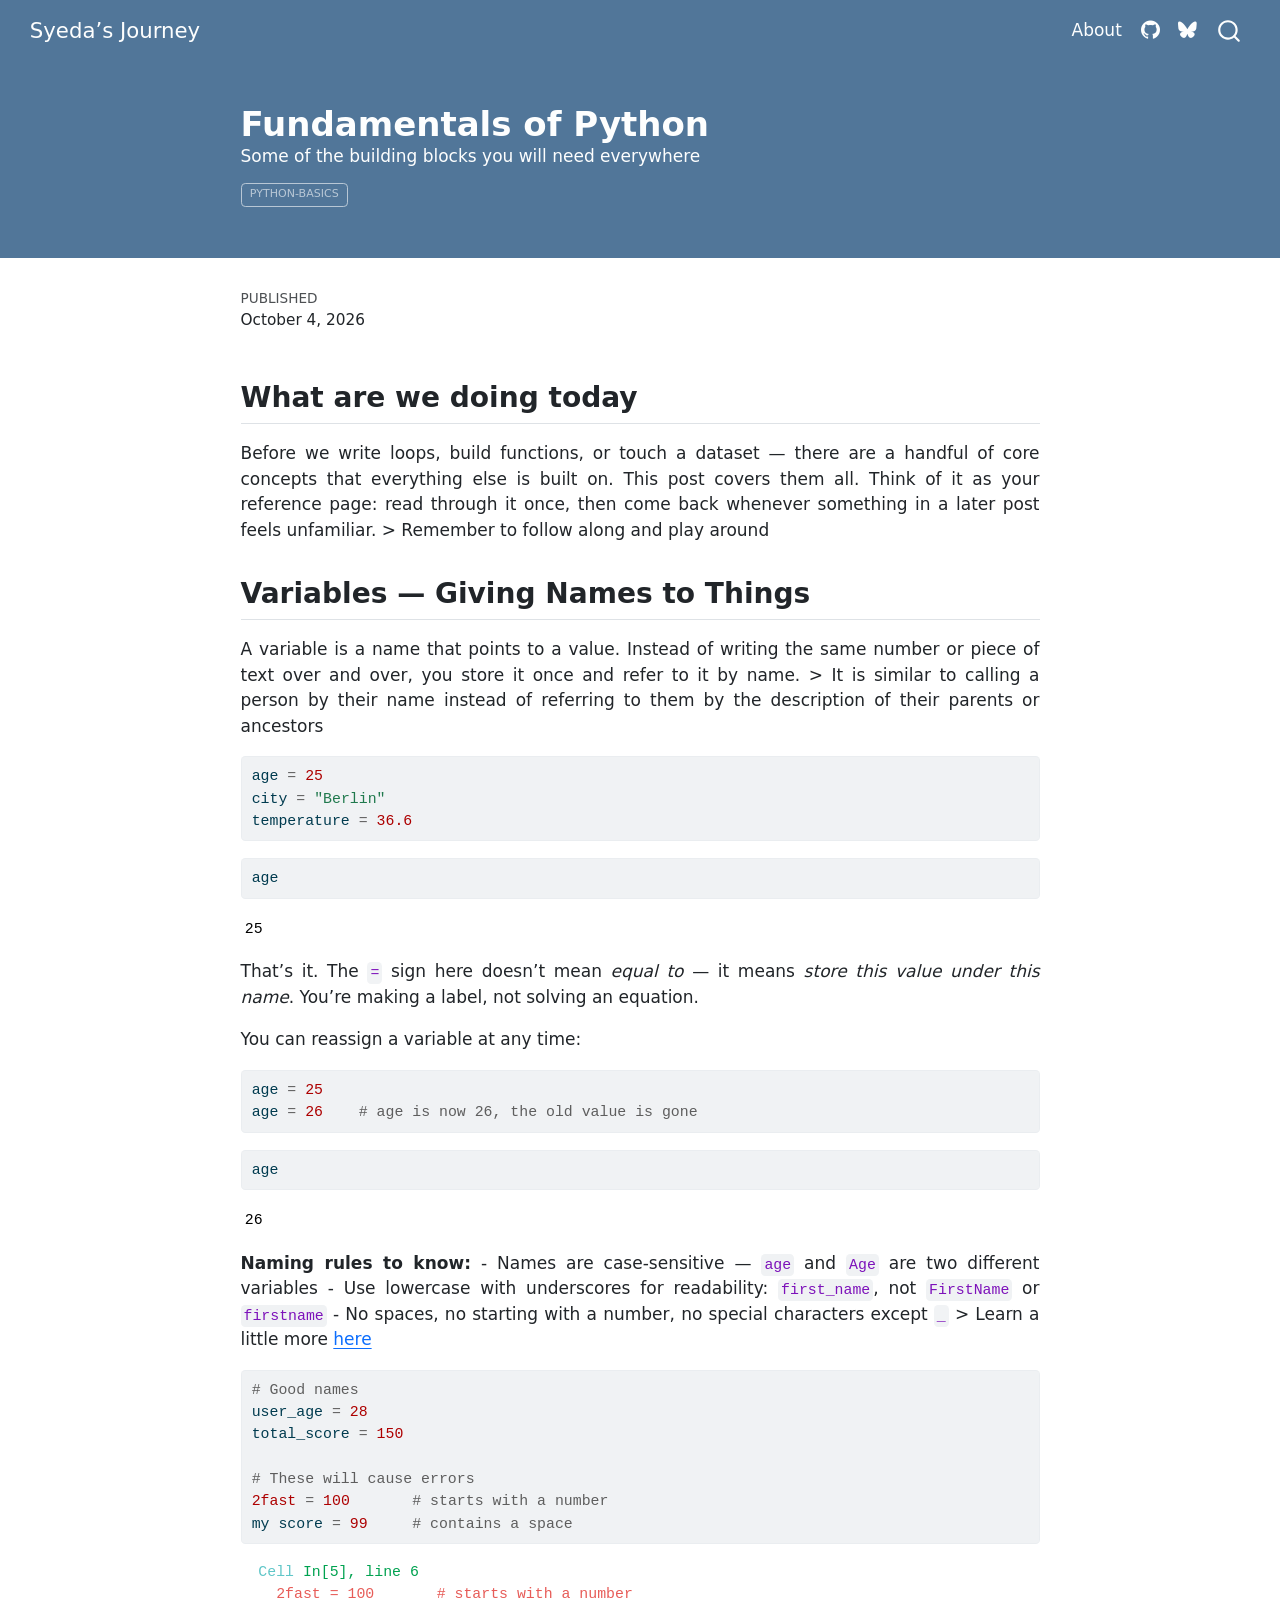
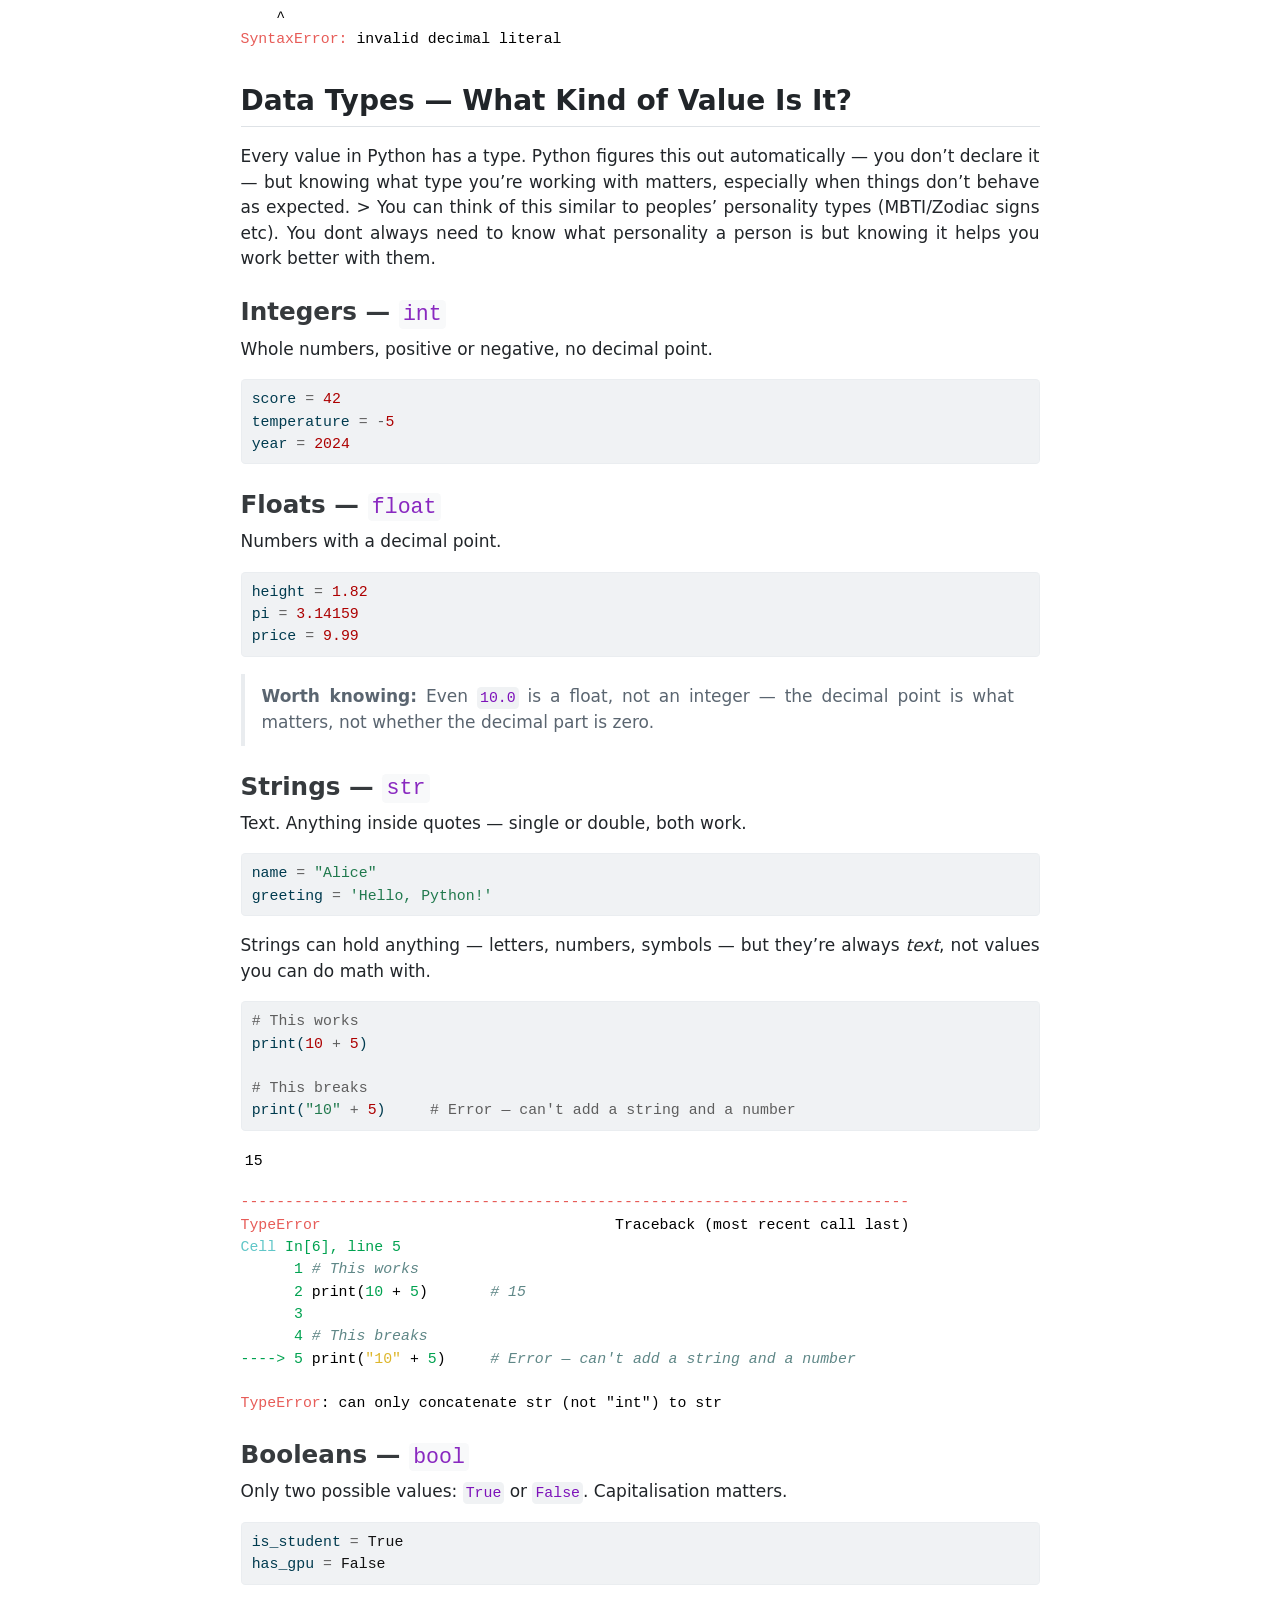
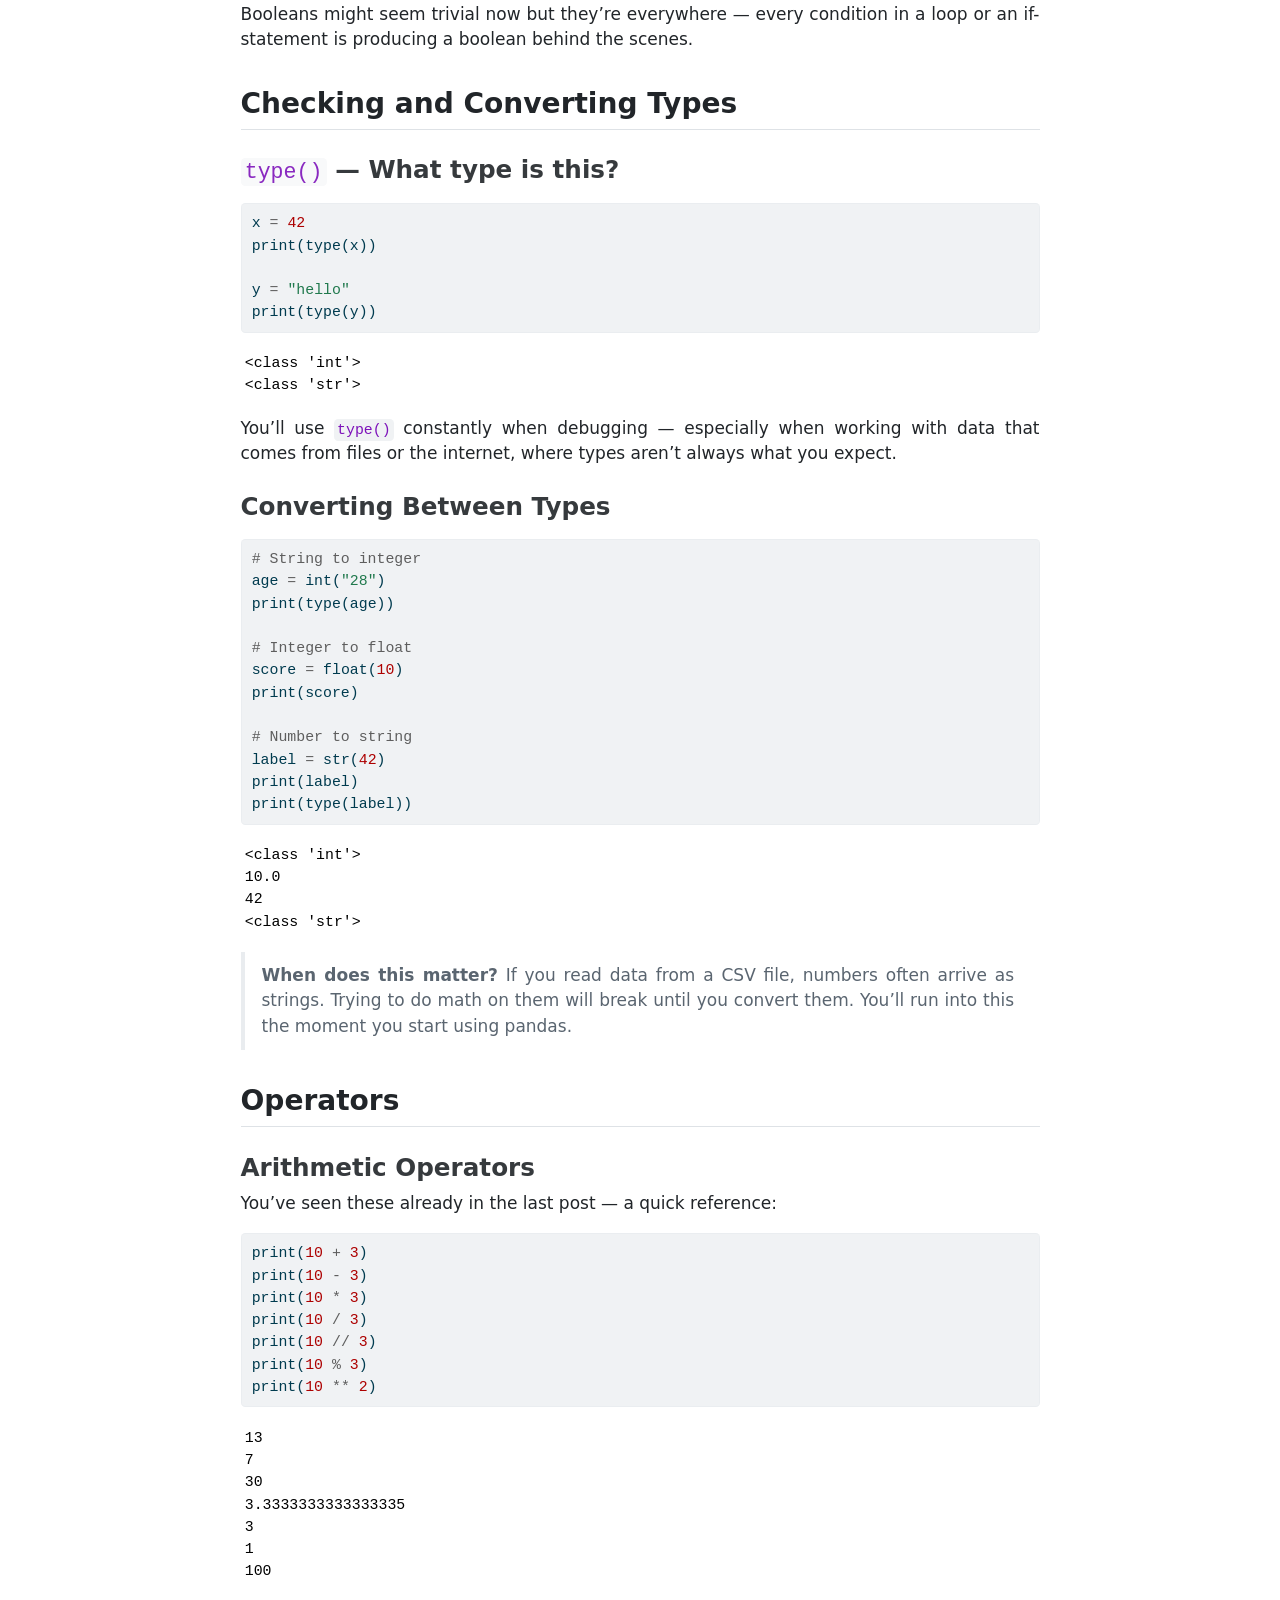
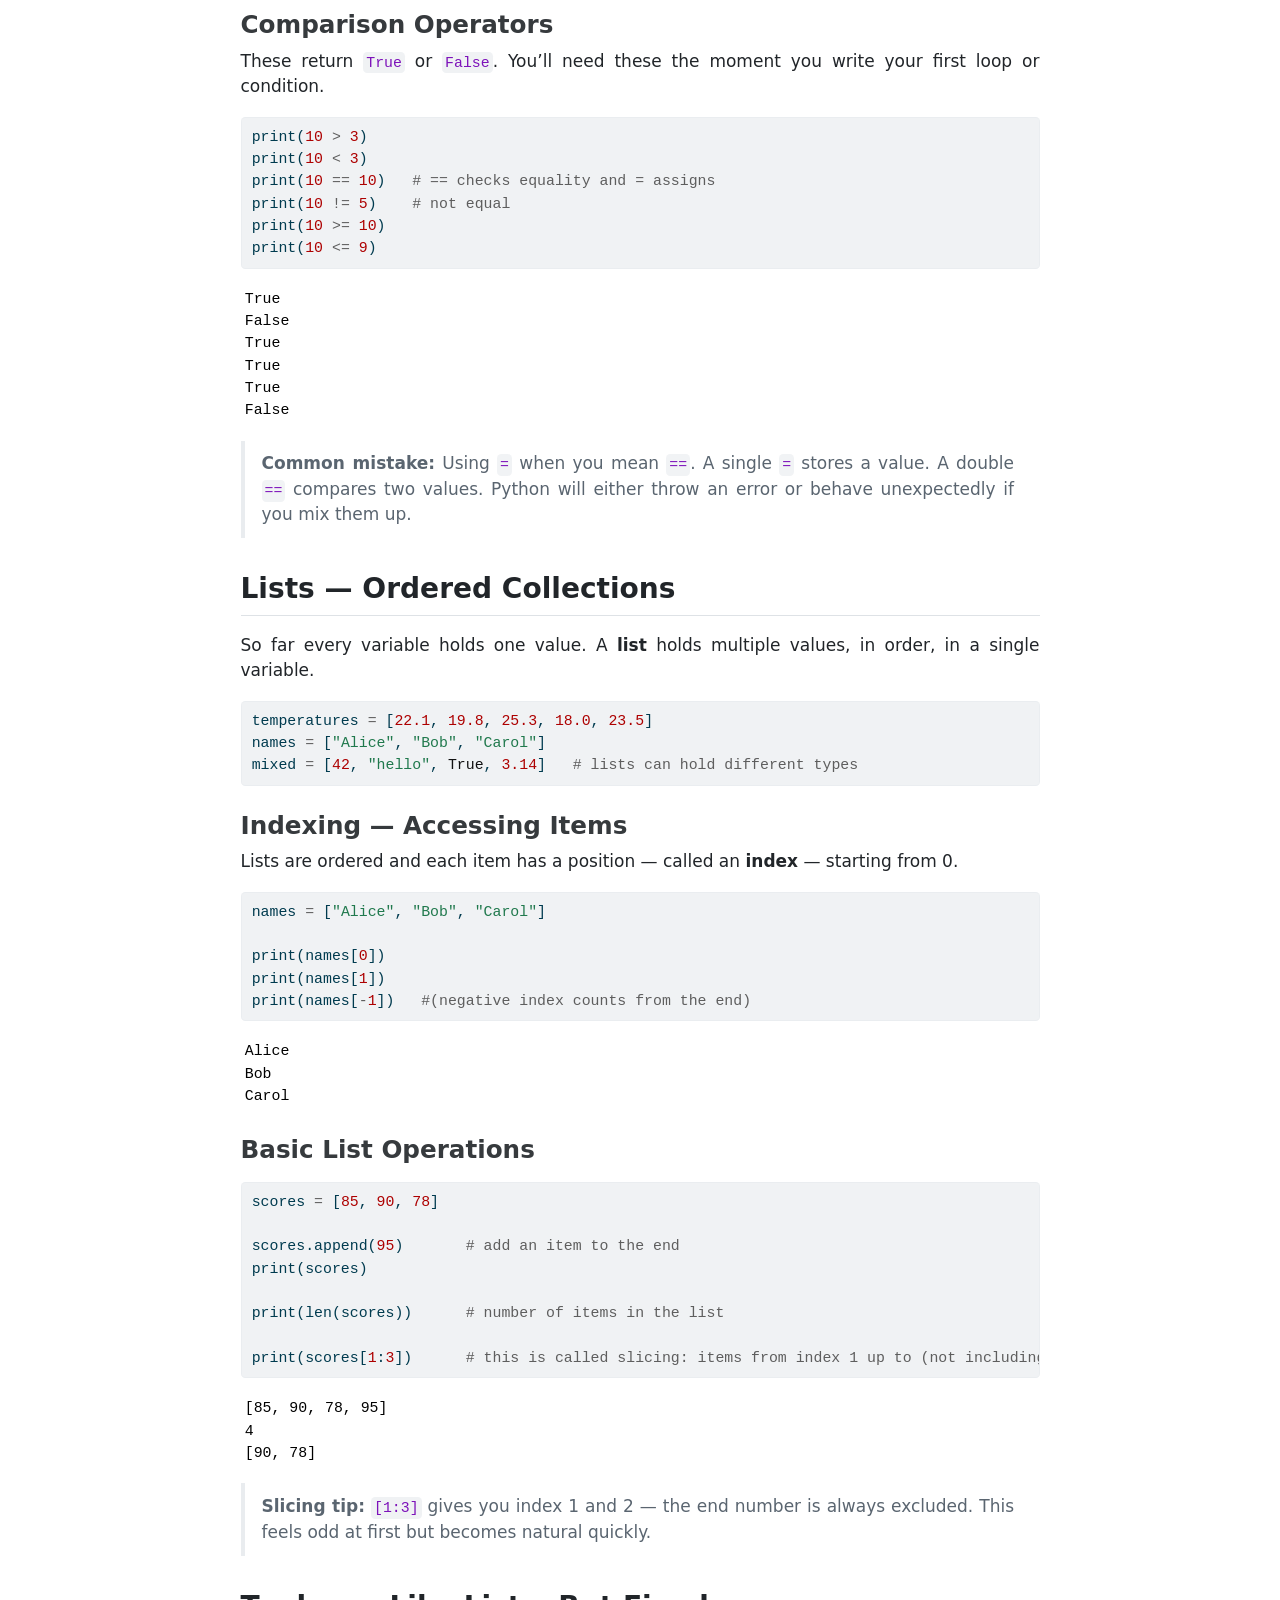
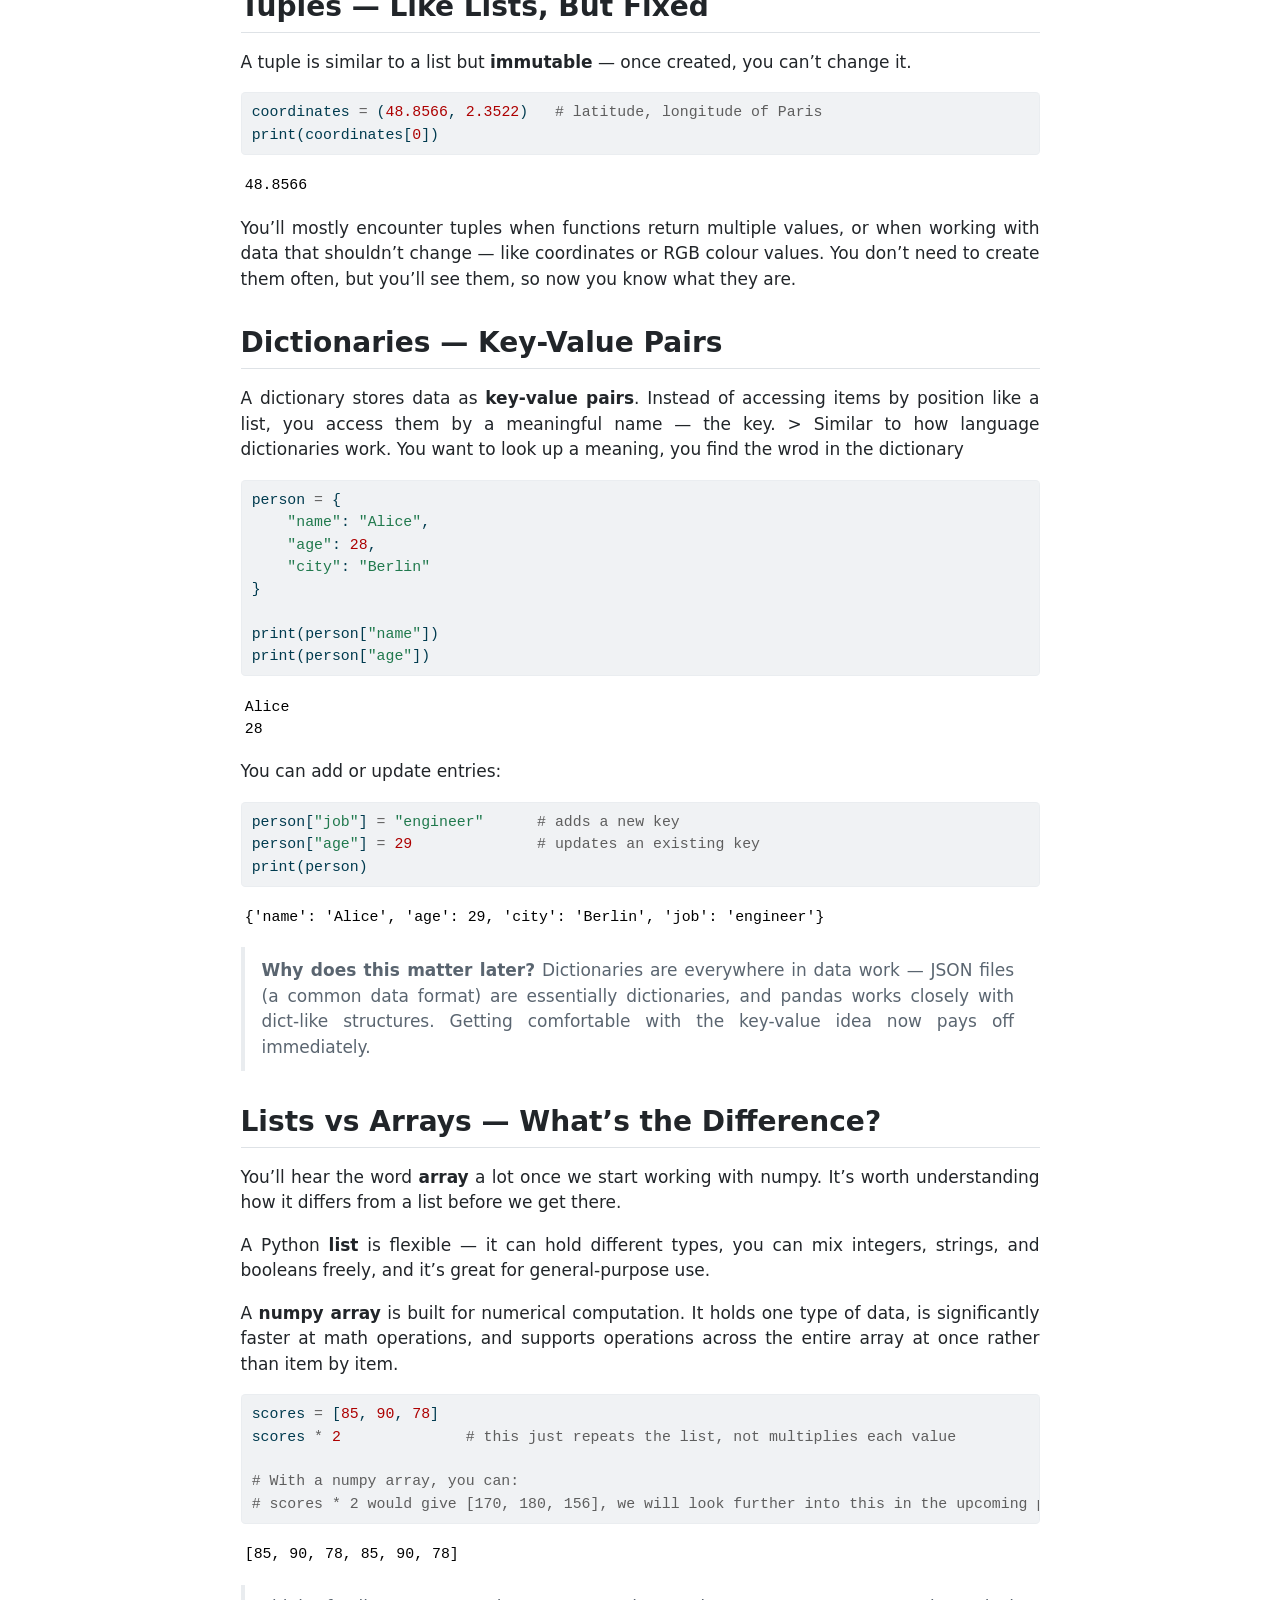
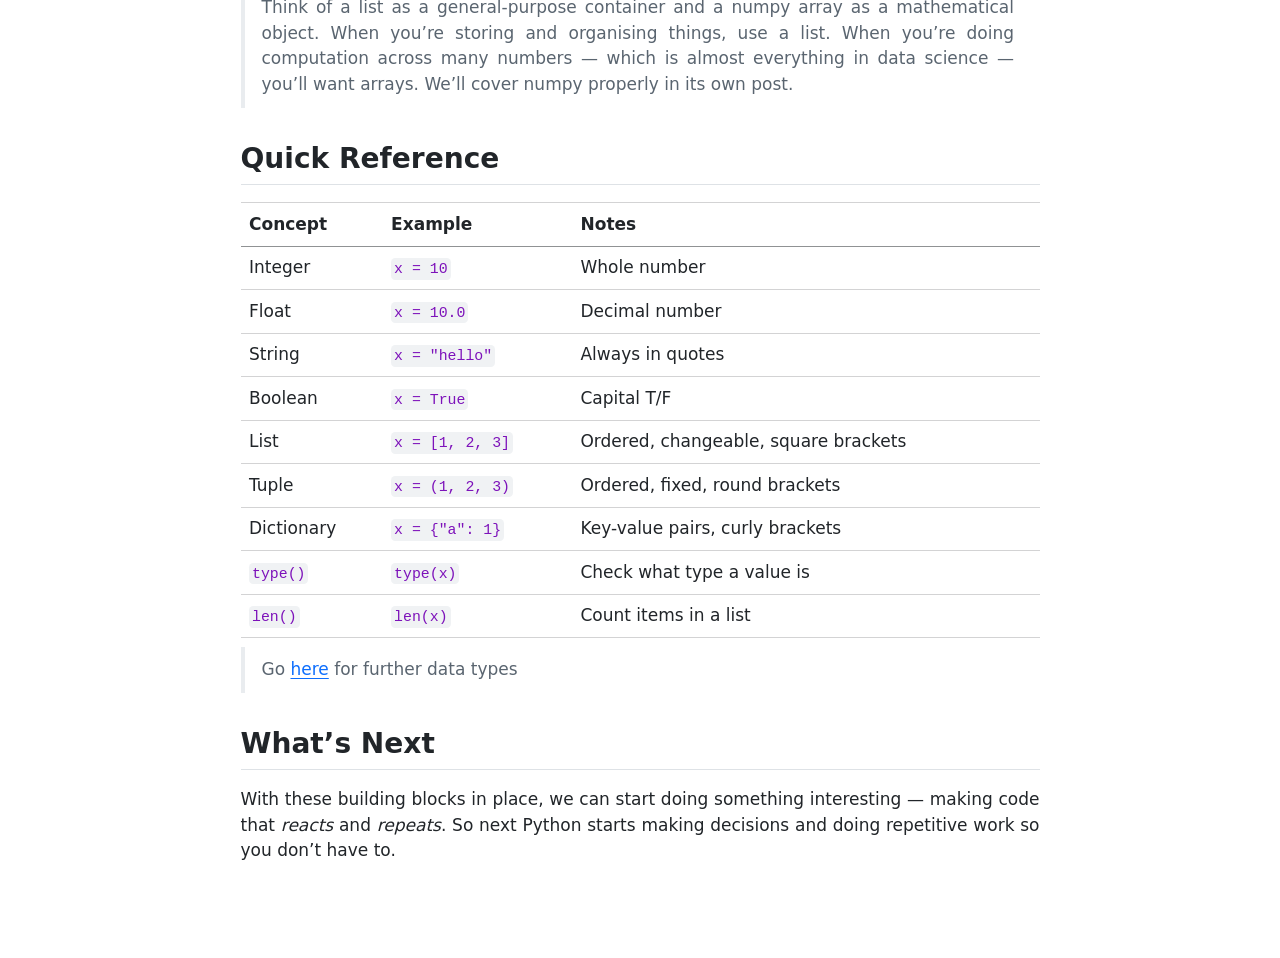
==== docs/posts/python-fundamental/index.html @ a05b57bc "python fundamental post and update to python setup" ====
<!DOCTYPE html>
<html xmlns="http://www.w3.org/1999/xhtml" lang="en" xml:lang="en"><head>

<meta charset="utf-8">
<meta name="generator" content="quarto-1.9.36">

<meta name="viewport" content="width=device-width, initial-scale=1.0, user-scalable=yes">

<meta name="dcterms.date" content="2026-10-04">
<meta name="description" content="Some of the building blocks you will need everywhere">

<title>Fundamentals of Python – Syeda’s Journey</title>
<style>
/* Default styles provided by pandoc.
** See https://pandoc.org/MANUAL.html#variables-for-html for config info.
*/
code{white-space: pre-wrap;}
span.smallcaps{font-variant: small-caps;}
div.columns{display: flex; gap: min(4vw, 1.5em);}
div.column{flex: auto; overflow-x: auto;}
div.hanging-indent{margin-left: 1.5em; text-indent: -1.5em;}
ul.task-list{list-style: none;}
ul.task-list li input[type="checkbox"] {
  width: 0.8em;
  margin: 0 0.8em 0.2em -1em; /* quarto-specific, see https://github.com/quarto-dev/quarto-cli/issues/4556 */ 
  vertical-align: middle;
}
/* CSS for syntax highlighting */
html { -webkit-text-size-adjust: 100%; }
pre > code.sourceCode { white-space: pre; position: relative; }
pre > code.sourceCode > span { display: inline-block; line-height: 1.25; }
pre > code.sourceCode > span:empty { height: 1.2em; }
.sourceCode { overflow: visible; }
code.sourceCode > span { color: inherit; text-decoration: inherit; }
div.sourceCode { margin: 1em 0; }
pre.sourceCode { margin: 0; }
@media screen {
div.sourceCode { overflow: auto; }
}
@media print {
pre > code.sourceCode { white-space: pre-wrap; }
pre > code.sourceCode > span { text-indent: -5em; padding-left: 5em; }
}
pre.numberSource code
  { counter-reset: source-line 0; }
pre.numberSource code > span
  { position: relative; left: -4em; counter-increment: source-line; }
pre.numberSource code > span > a:first-child::before
  { content: counter(source-line);
    position: relative; left: -1em; text-align: right; vertical-align: baseline;
    border: none; display: inline-block;
    -webkit-touch-callout: none; -webkit-user-select: none;
    -khtml-user-select: none; -moz-user-select: none;
    -ms-user-select: none; user-select: none;
    padding: 0 4px; width: 4em;
  }
pre.numberSource { margin-left: 3em;  padding-left: 4px; }
div.sourceCode
  {   }
@media screen {
pre > code.sourceCode > span > a:first-child::before { text-decoration: underline; }
}
</style>


<script src="../../site_libs/quarto-nav/quarto-nav.js"></script>
<script src="../../site_libs/quarto-nav/headroom.min.js"></script>
<script src="../../site_libs/clipboard/clipboard.min.js"></script>
<script src="../../site_libs/quarto-search/autocomplete.umd.js"></script>
<script src="../../site_libs/quarto-search/fuse.min.js"></script>
<script src="../../site_libs/quarto-search/quarto-search.js"></script>
<meta name="quarto:offset" content="../../">
<script src="../../site_libs/quarto-html/quarto.js" type="module"></script>
<script src="../../site_libs/quarto-html/tabsets/tabsets.js" type="module"></script>
<script src="../../site_libs/quarto-html/popper.min.js"></script>
<script src="../../site_libs/quarto-html/tippy.umd.min.js"></script>
<script src="../../site_libs/quarto-html/anchor.min.js"></script>
<link href="../../site_libs/quarto-html/tippy.css" rel="stylesheet">
<link href="../../site_libs/quarto-html/quarto-syntax-highlighting-845c23b38eaddc0f92fda52bfe77a8c8.css" rel="stylesheet" id="quarto-text-highlighting-styles">
<script src="../../site_libs/bootstrap/bootstrap.min.js"></script>
<link href="../../site_libs/bootstrap/bootstrap-icons.css" rel="stylesheet">
<link href="../../site_libs/bootstrap/bootstrap-ece42c8223ec2bf36298a08f122c9a68.min.css" rel="stylesheet" append-hash="true" id="quarto-bootstrap" data-mode="light">
<script id="quarto-search-options" type="application/json">{
  "location": "navbar",
  "copy-button": false,
  "collapse-after": 3,
  "panel-placement": "end",
  "type": "overlay",
  "limit": 50,
  "keyboard-shortcut": [
    "f",
    "/",
    "s"
  ],
  "show-item-context": false,
  "language": {
    "search-no-results-text": "No results",
    "search-matching-documents-text": "matching documents",
    "search-copy-link-title": "Copy link to search",
    "search-hide-matches-text": "Hide additional matches",
    "search-more-match-text": "more match in this document",
    "search-more-matches-text": "more matches in this document",
    "search-clear-button-title": "Clear",
    "search-text-placeholder": "",
    "search-detached-cancel-button-title": "Cancel",
    "search-submit-button-title": "Submit",
    "search-label": "Search"
  }
}</script>


<link rel="stylesheet" href="../../styles.css">
</head>

<body class="nav-fixed fullcontent quarto-light">

<div id="quarto-search-results"></div>
  <header id="quarto-header" class="headroom fixed-top quarto-banner">
    <nav class="navbar navbar-expand-lg " data-bs-theme="dark">
      <div class="navbar-container container-fluid">
      <div class="navbar-brand-container mx-auto">
    <a class="navbar-brand" href="../../index.html">
    <span class="navbar-title">Syeda’s Journey</span>
    </a>
  </div>
            <div id="quarto-search" class="" title="Search"></div>
          <button class="navbar-toggler" type="button" data-bs-toggle="collapse" data-bs-target="#navbarCollapse" aria-controls="navbarCollapse" role="menu" aria-expanded="false" aria-label="Toggle navigation" onclick="if (window.quartoToggleHeadroom) { window.quartoToggleHeadroom(); }">
  <span class="navbar-toggler-icon"></span>
</button>
          <div class="collapse navbar-collapse" id="navbarCollapse">
            <ul class="navbar-nav navbar-nav-scroll ms-auto">
  <li class="nav-item">
    <a class="nav-link" href="../../about.html"> 
<span class="menu-text">About</span></a>
  </li>  
  <li class="nav-item compact">
    <a class="nav-link" href="https://github.com/"> <i class="bi bi-github" role="img">
</i> 
<span class="menu-text"></span></a>
  </li>  
  <li class="nav-item compact">
    <a class="nav-link" href="https://bsky.app/"> <i class="bi bi-bluesky" role="img">
</i> 
<span class="menu-text"></span></a>
  </li>  
</ul>
          </div> <!-- /navcollapse -->
            <div class="quarto-navbar-tools">
</div>
      </div> <!-- /container-fluid -->
    </nav>
</header>
<!-- content -->
<header id="title-block-header" class="quarto-title-block default page-columns page-full">
  <div class="quarto-title-banner page-columns page-full">
    <div class="quarto-title column-body">
      <h1 class="title">Fundamentals of Python</h1>
                  <div>
        <div class="description">
          Some of the building blocks you will need everywhere
        </div>
      </div>
                          <div class="quarto-categories">
                <div class="quarto-category">python-basics</div>
              </div>
                  </div>
  </div>
    
  
  <div class="quarto-title-meta">

      
      <div>
      <div class="quarto-title-meta-heading">Published</div>
      <div class="quarto-title-meta-contents">
        <p class="date">October 4, 2026</p>
      </div>
    </div>
    
      
    </div>
    
  
  </header><div id="quarto-content" class="quarto-container page-columns page-rows-contents page-layout-article page-navbar">
<!-- sidebar -->
<!-- margin-sidebar -->
    
<!-- main -->
<main class="content quarto-banner-title-block" id="quarto-document-content">





<section id="what-are-we-doing-today" class="level2">
<h2 class="anchored" data-anchor-id="what-are-we-doing-today">What are we doing today</h2>
<p>Before we write loops, build functions, or touch a dataset — there are a handful of core concepts that everything else is built on. This post covers them all. Think of it as your reference page: read through it once, then come back whenever something in a later post feels unfamiliar. &gt; Remember to follow along and play around</p>
</section>
<section id="variables-giving-names-to-things" class="level2">
<h2 class="anchored" data-anchor-id="variables-giving-names-to-things">Variables — Giving Names to Things</h2>
<p>A variable is a name that points to a value. Instead of writing the same number or piece of text over and over, you store it once and refer to it by name. &gt; It is similar to calling a person by their name instead of referring to them by the description of their parents or ancestors</p>
<div id="8a4c9f05" class="cell" data-execution_count="1">
<div class="code-copy-outer-scaffold"><div class="sourceCode cell-code" id="cb1"><pre class="sourceCode python code-with-copy"><code class="sourceCode python"><span id="cb1-1"><a href="#cb1-1" aria-hidden="true" tabindex="-1"></a>age <span class="op">=</span> <span class="dv">25</span></span>
<span id="cb1-2"><a href="#cb1-2" aria-hidden="true" tabindex="-1"></a>city <span class="op">=</span> <span class="st">"Berlin"</span></span>
<span id="cb1-3"><a href="#cb1-3" aria-hidden="true" tabindex="-1"></a>temperature <span class="op">=</span> <span class="fl">36.6</span></span></code></pre></div><button title="Copy to Clipboard" class="code-copy-button"><i class="bi"></i></button></div>
</div>
<div id="4a2c652a" class="cell" data-execution_count="2">
<div class="code-copy-outer-scaffold"><div class="sourceCode cell-code" id="cb2"><pre class="sourceCode python code-with-copy"><code class="sourceCode python"><span id="cb2-1"><a href="#cb2-1" aria-hidden="true" tabindex="-1"></a>age</span></code></pre></div><button title="Copy to Clipboard" class="code-copy-button"><i class="bi"></i></button></div>
<div class="cell-output cell-output-display" data-execution_count="2">
<pre><code>25</code></pre>
</div>
</div>
<p>That’s it. The <code>=</code> sign here doesn’t mean <em>equal to</em> — it means <em>store this value under this name</em>. You’re making a label, not solving an equation.</p>
<p>You can reassign a variable at any time:</p>
<div id="b0579509" class="cell" data-execution_count="3">
<div class="code-copy-outer-scaffold"><div class="sourceCode cell-code" id="cb4"><pre class="sourceCode python code-with-copy"><code class="sourceCode python"><span id="cb4-1"><a href="#cb4-1" aria-hidden="true" tabindex="-1"></a>age <span class="op">=</span> <span class="dv">25</span></span>
<span id="cb4-2"><a href="#cb4-2" aria-hidden="true" tabindex="-1"></a>age <span class="op">=</span> <span class="dv">26</span>    <span class="co"># age is now 26, the old value is gone</span></span></code></pre></div><button title="Copy to Clipboard" class="code-copy-button"><i class="bi"></i></button></div>
</div>
<div id="11586361" class="cell" data-execution_count="4">
<div class="code-copy-outer-scaffold"><div class="sourceCode cell-code" id="cb5"><pre class="sourceCode python code-with-copy"><code class="sourceCode python"><span id="cb5-1"><a href="#cb5-1" aria-hidden="true" tabindex="-1"></a>age</span></code></pre></div><button title="Copy to Clipboard" class="code-copy-button"><i class="bi"></i></button></div>
<div class="cell-output cell-output-display" data-execution_count="4">
<pre><code>26</code></pre>
</div>
</div>
<p><strong>Naming rules to know:</strong> - Names are case-sensitive — <code>age</code> and <code>Age</code> are two different variables - Use lowercase with underscores for readability: <code>first_name</code>, not <code>FirstName</code> or <code>firstname</code> - No spaces, no starting with a number, no special characters except <code>_</code> &gt; Learn a little more <a href="https://peps.python.org/pep-0008/#naming-conventions">here</a></p>
<div id="94b5ce32" class="cell" data-execution_count="5">
<div class="code-copy-outer-scaffold"><div class="sourceCode cell-code" id="cb7"><pre class="sourceCode python code-with-copy"><code class="sourceCode python"><span id="cb7-1"><a href="#cb7-1" aria-hidden="true" tabindex="-1"></a><span class="co"># Good names</span></span>
<span id="cb7-2"><a href="#cb7-2" aria-hidden="true" tabindex="-1"></a>user_age <span class="op">=</span> <span class="dv">28</span></span>
<span id="cb7-3"><a href="#cb7-3" aria-hidden="true" tabindex="-1"></a>total_score <span class="op">=</span> <span class="dv">150</span></span>
<span id="cb7-4"><a href="#cb7-4" aria-hidden="true" tabindex="-1"></a></span>
<span id="cb7-5"><a href="#cb7-5" aria-hidden="true" tabindex="-1"></a><span class="co"># These will cause errors</span></span>
<span id="cb7-6"><a href="#cb7-6" aria-hidden="true" tabindex="-1"></a><span class="dv">2</span><span class="er">fast</span> <span class="op">=</span> <span class="dv">100</span>       <span class="co"># starts with a number</span></span>
<span id="cb7-7"><a href="#cb7-7" aria-hidden="true" tabindex="-1"></a>my score <span class="op">=</span> <span class="dv">99</span>     <span class="co"># contains a space</span></span></code></pre></div><button title="Copy to Clipboard" class="code-copy-button"><i class="bi"></i></button></div>
<div class="cell-output cell-output-error">
<div class="ansi-escaped-output">
<pre>  <span class="ansi-cyan-fg">Cell</span><span class="ansi-cyan-fg"> </span><span class="ansi-green-fg">In[5]</span><span class="ansi-green-fg">, line 6</span>
<span class="ansi-red-fg">    </span><span class="ansi-red-fg">2fast = 100       # starts with a number</span>
    ^
<span class="ansi-red-fg">SyntaxError</span><span class="ansi-red-fg">:</span> invalid decimal literal
</pre>
</div>
</div>
</div>
</section>
<section id="data-types-what-kind-of-value-is-it" class="level2">
<h2 class="anchored" data-anchor-id="data-types-what-kind-of-value-is-it">Data Types — What Kind of Value Is It?</h2>
<p>Every value in Python has a type. Python figures this out automatically — you don’t declare it — but knowing what type you’re working with matters, especially when things don’t behave as expected. &gt; You can think of this similar to peoples’ personality types (MBTI/Zodiac signs etc). You dont always need to know what personality a person is but knowing it helps you work better with them.</p>
<section id="integers-int" class="level3">
<h3 class="anchored" data-anchor-id="integers-int">Integers — <code>int</code></h3>
<p>Whole numbers, positive or negative, no decimal point.</p>
<div id="7c664a66" class="cell">
<div class="code-copy-outer-scaffold"><div class="sourceCode cell-code" id="cb8"><pre class="sourceCode python code-with-copy"><code class="sourceCode python"><span id="cb8-1"><a href="#cb8-1" aria-hidden="true" tabindex="-1"></a>score <span class="op">=</span> <span class="dv">42</span></span>
<span id="cb8-2"><a href="#cb8-2" aria-hidden="true" tabindex="-1"></a>temperature <span class="op">=</span> <span class="op">-</span><span class="dv">5</span></span>
<span id="cb8-3"><a href="#cb8-3" aria-hidden="true" tabindex="-1"></a>year <span class="op">=</span> <span class="dv">2024</span></span></code></pre></div><button title="Copy to Clipboard" class="code-copy-button"><i class="bi"></i></button></div>
</div>
</section>
<section id="floats-float" class="level3">
<h3 class="anchored" data-anchor-id="floats-float">Floats — <code>float</code></h3>
<p>Numbers with a decimal point.</p>
<div id="173c4c1a" class="cell">
<div class="code-copy-outer-scaffold"><div class="sourceCode cell-code" id="cb9"><pre class="sourceCode python code-with-copy"><code class="sourceCode python"><span id="cb9-1"><a href="#cb9-1" aria-hidden="true" tabindex="-1"></a>height <span class="op">=</span> <span class="fl">1.82</span></span>
<span id="cb9-2"><a href="#cb9-2" aria-hidden="true" tabindex="-1"></a>pi <span class="op">=</span> <span class="fl">3.14159</span></span>
<span id="cb9-3"><a href="#cb9-3" aria-hidden="true" tabindex="-1"></a>price <span class="op">=</span> <span class="fl">9.99</span></span></code></pre></div><button title="Copy to Clipboard" class="code-copy-button"><i class="bi"></i></button></div>
</div>
<blockquote class="blockquote">
<p><strong>Worth knowing:</strong> Even <code>10.0</code> is a float, not an integer — the decimal point is what matters, not whether the decimal part is zero.</p>
</blockquote>
</section>
<section id="strings-str" class="level3">
<h3 class="anchored" data-anchor-id="strings-str">Strings — <code>str</code></h3>
<p>Text. Anything inside quotes — single or double, both work.</p>
<div id="6347073d" class="cell">
<div class="code-copy-outer-scaffold"><div class="sourceCode cell-code" id="cb10"><pre class="sourceCode python code-with-copy"><code class="sourceCode python"><span id="cb10-1"><a href="#cb10-1" aria-hidden="true" tabindex="-1"></a>name <span class="op">=</span> <span class="st">"Alice"</span></span>
<span id="cb10-2"><a href="#cb10-2" aria-hidden="true" tabindex="-1"></a>greeting <span class="op">=</span> <span class="st">'Hello, Python!'</span></span></code></pre></div><button title="Copy to Clipboard" class="code-copy-button"><i class="bi"></i></button></div>
</div>
<p>Strings can hold anything — letters, numbers, symbols — but they’re always <em>text</em>, not values you can do math with.</p>
<div id="06cfc801" class="cell">
<div class="code-copy-outer-scaffold"><div class="sourceCode cell-code" id="cb11"><pre class="sourceCode python code-with-copy"><code class="sourceCode python"><span id="cb11-1"><a href="#cb11-1" aria-hidden="true" tabindex="-1"></a><span class="co"># This works</span></span>
<span id="cb11-2"><a href="#cb11-2" aria-hidden="true" tabindex="-1"></a><span class="bu">print</span>(<span class="dv">10</span> <span class="op">+</span> <span class="dv">5</span>)       </span>
<span id="cb11-3"><a href="#cb11-3" aria-hidden="true" tabindex="-1"></a></span>
<span id="cb11-4"><a href="#cb11-4" aria-hidden="true" tabindex="-1"></a><span class="co"># This breaks</span></span>
<span id="cb11-5"><a href="#cb11-5" aria-hidden="true" tabindex="-1"></a><span class="bu">print</span>(<span class="st">"10"</span> <span class="op">+</span> <span class="dv">5</span>)     <span class="co"># Error — can't add a string and a number</span></span></code></pre></div><button title="Copy to Clipboard" class="code-copy-button"><i class="bi"></i></button></div>
<div class="cell-output cell-output-stdout">
<pre><code>15</code></pre>
</div>
<div class="cell-output cell-output-error">
<div class="ansi-escaped-output">
<pre><span class="ansi-red-fg">---------------------------------------------------------------------------</span>
<span class="ansi-red-fg">TypeError</span>                                 Traceback (most recent call last)
<span class="ansi-cyan-fg">Cell</span><span class="ansi-cyan-fg"> </span><span class="ansi-green-fg">In[6]</span><span class="ansi-green-fg">, line 5</span>
<span class="ansi-green-fg">      1</span> <span style="font-style:italic;color:rgb(95,135,135)"># This works</span>
<span class="ansi-green-fg">      2</span> print(<span class="ansi-green-fg">10</span> + <span class="ansi-green-fg">5</span>)       <span style="font-style:italic;color:rgb(95,135,135)"># 15</span>
<span class="ansi-green-fg">      3</span> 
<span class="ansi-green-fg">      4</span> <span style="font-style:italic;color:rgb(95,135,135)"># This breaks</span>
<span class="ansi-green-fg">----&gt; </span><span class="ansi-green-fg">5</span> print(<span class="ansi-yellow-fg">"10"</span> + <span class="ansi-green-fg">5</span>)     <span style="font-style:italic;color:rgb(95,135,135)"># Error — can't add a string and a number</span>

<span class="ansi-red-fg">TypeError</span>: can only concatenate str (not "int") to str</pre>
</div>
</div>
</div>
</section>
<section id="booleans-bool" class="level3">
<h3 class="anchored" data-anchor-id="booleans-bool">Booleans — <code>bool</code></h3>
<p>Only two possible values: <code>True</code> or <code>False</code>. Capitalisation matters.</p>
<div id="521b709d" class="cell">
<div class="code-copy-outer-scaffold"><div class="sourceCode cell-code" id="cb13"><pre class="sourceCode python code-with-copy"><code class="sourceCode python"><span id="cb13-1"><a href="#cb13-1" aria-hidden="true" tabindex="-1"></a>is_student <span class="op">=</span> <span class="va">True</span></span>
<span id="cb13-2"><a href="#cb13-2" aria-hidden="true" tabindex="-1"></a>has_gpu <span class="op">=</span> <span class="va">False</span></span></code></pre></div><button title="Copy to Clipboard" class="code-copy-button"><i class="bi"></i></button></div>
</div>
<p>Booleans might seem trivial now but they’re everywhere — every condition in a loop or an if-statement is producing a boolean behind the scenes.</p>
</section>
</section>
<section id="checking-and-converting-types" class="level2">
<h2 class="anchored" data-anchor-id="checking-and-converting-types">Checking and Converting Types</h2>
<section id="type-what-type-is-this" class="level3">
<h3 class="anchored" data-anchor-id="type-what-type-is-this"><code>type()</code> — What type is this?</h3>
<div id="2195d245" class="cell">
<div class="code-copy-outer-scaffold"><div class="sourceCode cell-code" id="cb14"><pre class="sourceCode python code-with-copy"><code class="sourceCode python"><span id="cb14-1"><a href="#cb14-1" aria-hidden="true" tabindex="-1"></a>x <span class="op">=</span> <span class="dv">42</span></span>
<span id="cb14-2"><a href="#cb14-2" aria-hidden="true" tabindex="-1"></a><span class="bu">print</span>(<span class="bu">type</span>(x))      </span>
<span id="cb14-3"><a href="#cb14-3" aria-hidden="true" tabindex="-1"></a></span>
<span id="cb14-4"><a href="#cb14-4" aria-hidden="true" tabindex="-1"></a>y <span class="op">=</span> <span class="st">"hello"</span></span>
<span id="cb14-5"><a href="#cb14-5" aria-hidden="true" tabindex="-1"></a><span class="bu">print</span>(<span class="bu">type</span>(y))      </span></code></pre></div><button title="Copy to Clipboard" class="code-copy-button"><i class="bi"></i></button></div>
<div class="cell-output cell-output-stdout">
<pre><code>&lt;class 'int'&gt;
&lt;class 'str'&gt;</code></pre>
</div>
</div>
<p>You’ll use <code>type()</code> constantly when debugging — especially when working with data that comes from files or the internet, where types aren’t always what you expect.</p>
</section>
<section id="converting-between-types" class="level3">
<h3 class="anchored" data-anchor-id="converting-between-types">Converting Between Types</h3>
<div id="b7adf722" class="cell" data-execution_count="12">
<div class="code-copy-outer-scaffold"><div class="sourceCode cell-code" id="cb16"><pre class="sourceCode python code-with-copy"><code class="sourceCode python"><span id="cb16-1"><a href="#cb16-1" aria-hidden="true" tabindex="-1"></a><span class="co"># String to integer</span></span>
<span id="cb16-2"><a href="#cb16-2" aria-hidden="true" tabindex="-1"></a>age <span class="op">=</span> <span class="bu">int</span>(<span class="st">"28"</span>)</span>
<span id="cb16-3"><a href="#cb16-3" aria-hidden="true" tabindex="-1"></a><span class="bu">print</span>(<span class="bu">type</span>(age))   </span>
<span id="cb16-4"><a href="#cb16-4" aria-hidden="true" tabindex="-1"></a></span>
<span id="cb16-5"><a href="#cb16-5" aria-hidden="true" tabindex="-1"></a><span class="co"># Integer to float</span></span>
<span id="cb16-6"><a href="#cb16-6" aria-hidden="true" tabindex="-1"></a>score <span class="op">=</span> <span class="bu">float</span>(<span class="dv">10</span>)</span>
<span id="cb16-7"><a href="#cb16-7" aria-hidden="true" tabindex="-1"></a><span class="bu">print</span>(score)       </span>
<span id="cb16-8"><a href="#cb16-8" aria-hidden="true" tabindex="-1"></a></span>
<span id="cb16-9"><a href="#cb16-9" aria-hidden="true" tabindex="-1"></a><span class="co"># Number to string</span></span>
<span id="cb16-10"><a href="#cb16-10" aria-hidden="true" tabindex="-1"></a>label <span class="op">=</span> <span class="bu">str</span>(<span class="dv">42</span>)</span>
<span id="cb16-11"><a href="#cb16-11" aria-hidden="true" tabindex="-1"></a><span class="bu">print</span>(label) </span>
<span id="cb16-12"><a href="#cb16-12" aria-hidden="true" tabindex="-1"></a><span class="bu">print</span>(<span class="bu">type</span>(label))         </span></code></pre></div><button title="Copy to Clipboard" class="code-copy-button"><i class="bi"></i></button></div>
<div class="cell-output cell-output-stdout">
<pre><code>&lt;class 'int'&gt;
10.0
42
&lt;class 'str'&gt;</code></pre>
</div>
</div>
<blockquote class="blockquote">
<p><strong>When does this matter?</strong> If you read data from a CSV file, numbers often arrive as strings. Trying to do math on them will break until you convert them. You’ll run into this the moment you start using pandas.</p>
</blockquote>
</section>
</section>
<section id="operators" class="level2">
<h2 class="anchored" data-anchor-id="operators">Operators</h2>
<section id="arithmetic-operators" class="level3">
<h3 class="anchored" data-anchor-id="arithmetic-operators">Arithmetic Operators</h3>
<p>You’ve seen these already in the last post — a quick reference:</p>
<div id="d7a71d59" class="cell">
<div class="code-copy-outer-scaffold"><div class="sourceCode cell-code" id="cb18"><pre class="sourceCode python code-with-copy"><code class="sourceCode python"><span id="cb18-1"><a href="#cb18-1" aria-hidden="true" tabindex="-1"></a><span class="bu">print</span>(<span class="dv">10</span> <span class="op">+</span> <span class="dv">3</span>)    </span>
<span id="cb18-2"><a href="#cb18-2" aria-hidden="true" tabindex="-1"></a><span class="bu">print</span>(<span class="dv">10</span> <span class="op">-</span> <span class="dv">3</span>)  </span>
<span id="cb18-3"><a href="#cb18-3" aria-hidden="true" tabindex="-1"></a><span class="bu">print</span>(<span class="dv">10</span> <span class="op">*</span> <span class="dv">3</span>)   </span>
<span id="cb18-4"><a href="#cb18-4" aria-hidden="true" tabindex="-1"></a><span class="bu">print</span>(<span class="dv">10</span> <span class="op">/</span> <span class="dv">3</span>)   </span>
<span id="cb18-5"><a href="#cb18-5" aria-hidden="true" tabindex="-1"></a><span class="bu">print</span>(<span class="dv">10</span> <span class="op">//</span> <span class="dv">3</span>)  </span>
<span id="cb18-6"><a href="#cb18-6" aria-hidden="true" tabindex="-1"></a><span class="bu">print</span>(<span class="dv">10</span> <span class="op">%</span> <span class="dv">3</span>) </span>
<span id="cb18-7"><a href="#cb18-7" aria-hidden="true" tabindex="-1"></a><span class="bu">print</span>(<span class="dv">10</span> <span class="op">**</span> <span class="dv">2</span>)  </span></code></pre></div><button title="Copy to Clipboard" class="code-copy-button"><i class="bi"></i></button></div>
<div class="cell-output cell-output-stdout">
<pre><code>13
7
30
3.3333333333333335
3
1
100</code></pre>
</div>
</div>
</section>
<section id="comparison-operators" class="level3">
<h3 class="anchored" data-anchor-id="comparison-operators">Comparison Operators</h3>
<p>These return <code>True</code> or <code>False</code>. You’ll need these the moment you write your first loop or condition.</p>
<div id="7230f22d" class="cell">
<div class="code-copy-outer-scaffold"><div class="sourceCode cell-code" id="cb20"><pre class="sourceCode python code-with-copy"><code class="sourceCode python"><span id="cb20-1"><a href="#cb20-1" aria-hidden="true" tabindex="-1"></a><span class="bu">print</span>(<span class="dv">10</span> <span class="op">&gt;</span> <span class="dv">3</span>)    </span>
<span id="cb20-2"><a href="#cb20-2" aria-hidden="true" tabindex="-1"></a><span class="bu">print</span>(<span class="dv">10</span> <span class="op">&lt;</span> <span class="dv">3</span>)    </span>
<span id="cb20-3"><a href="#cb20-3" aria-hidden="true" tabindex="-1"></a><span class="bu">print</span>(<span class="dv">10</span> <span class="op">==</span> <span class="dv">10</span>)   <span class="co"># == checks equality and = assigns</span></span>
<span id="cb20-4"><a href="#cb20-4" aria-hidden="true" tabindex="-1"></a><span class="bu">print</span>(<span class="dv">10</span> <span class="op">!=</span> <span class="dv">5</span>)    <span class="co"># not equal</span></span>
<span id="cb20-5"><a href="#cb20-5" aria-hidden="true" tabindex="-1"></a><span class="bu">print</span>(<span class="dv">10</span> <span class="op">&gt;=</span> <span class="dv">10</span>)   </span>
<span id="cb20-6"><a href="#cb20-6" aria-hidden="true" tabindex="-1"></a><span class="bu">print</span>(<span class="dv">10</span> <span class="op">&lt;=</span> <span class="dv">9</span>)    </span></code></pre></div><button title="Copy to Clipboard" class="code-copy-button"><i class="bi"></i></button></div>
<div class="cell-output cell-output-stdout">
<pre><code>True
False
True
True
True
False</code></pre>
</div>
</div>
<blockquote class="blockquote">
<p><strong>Common mistake:</strong> Using <code>=</code> when you mean <code>==</code>. A single <code>=</code> stores a value. A double <code>==</code> compares two values. Python will either throw an error or behave unexpectedly if you mix them up.</p>
</blockquote>
</section>
</section>
<section id="lists-ordered-collections" class="level2">
<h2 class="anchored" data-anchor-id="lists-ordered-collections">Lists — Ordered Collections</h2>
<p>So far every variable holds one value. A <strong>list</strong> holds multiple values, in order, in a single variable.</p>
<div id="18c38892" class="cell">
<div class="code-copy-outer-scaffold"><div class="sourceCode cell-code" id="cb22"><pre class="sourceCode python code-with-copy"><code class="sourceCode python"><span id="cb22-1"><a href="#cb22-1" aria-hidden="true" tabindex="-1"></a>temperatures <span class="op">=</span> [<span class="fl">22.1</span>, <span class="fl">19.8</span>, <span class="fl">25.3</span>, <span class="fl">18.0</span>, <span class="fl">23.5</span>]</span>
<span id="cb22-2"><a href="#cb22-2" aria-hidden="true" tabindex="-1"></a>names <span class="op">=</span> [<span class="st">"Alice"</span>, <span class="st">"Bob"</span>, <span class="st">"Carol"</span>]</span>
<span id="cb22-3"><a href="#cb22-3" aria-hidden="true" tabindex="-1"></a>mixed <span class="op">=</span> [<span class="dv">42</span>, <span class="st">"hello"</span>, <span class="va">True</span>, <span class="fl">3.14</span>]   <span class="co"># lists can hold different types</span></span></code></pre></div><button title="Copy to Clipboard" class="code-copy-button"><i class="bi"></i></button></div>
</div>
<section id="indexing-accessing-items" class="level3">
<h3 class="anchored" data-anchor-id="indexing-accessing-items">Indexing — Accessing Items</h3>
<p>Lists are ordered and each item has a position — called an <strong>index</strong> — starting from 0.</p>
<div id="437ff937" class="cell">
<div class="code-copy-outer-scaffold"><div class="sourceCode cell-code" id="cb23"><pre class="sourceCode python code-with-copy"><code class="sourceCode python"><span id="cb23-1"><a href="#cb23-1" aria-hidden="true" tabindex="-1"></a>names <span class="op">=</span> [<span class="st">"Alice"</span>, <span class="st">"Bob"</span>, <span class="st">"Carol"</span>]</span>
<span id="cb23-2"><a href="#cb23-2" aria-hidden="true" tabindex="-1"></a></span>
<span id="cb23-3"><a href="#cb23-3" aria-hidden="true" tabindex="-1"></a><span class="bu">print</span>(names[<span class="dv">0</span>])    </span>
<span id="cb23-4"><a href="#cb23-4" aria-hidden="true" tabindex="-1"></a><span class="bu">print</span>(names[<span class="dv">1</span>])   </span>
<span id="cb23-5"><a href="#cb23-5" aria-hidden="true" tabindex="-1"></a><span class="bu">print</span>(names[<span class="op">-</span><span class="dv">1</span>])   <span class="co">#(negative index counts from the end)</span></span></code></pre></div><button title="Copy to Clipboard" class="code-copy-button"><i class="bi"></i></button></div>
<div class="cell-output cell-output-stdout">
<pre><code>Alice
Bob
Carol</code></pre>
</div>
</div>
</section>
<section id="basic-list-operations" class="level3">
<h3 class="anchored" data-anchor-id="basic-list-operations">Basic List Operations</h3>
<div id="102bf6b9" class="cell" data-execution_count="13">
<div class="code-copy-outer-scaffold"><div class="sourceCode cell-code" id="cb25"><pre class="sourceCode python code-with-copy"><code class="sourceCode python"><span id="cb25-1"><a href="#cb25-1" aria-hidden="true" tabindex="-1"></a>scores <span class="op">=</span> [<span class="dv">85</span>, <span class="dv">90</span>, <span class="dv">78</span>]</span>
<span id="cb25-2"><a href="#cb25-2" aria-hidden="true" tabindex="-1"></a></span>
<span id="cb25-3"><a href="#cb25-3" aria-hidden="true" tabindex="-1"></a>scores.append(<span class="dv">95</span>)       <span class="co"># add an item to the end</span></span>
<span id="cb25-4"><a href="#cb25-4" aria-hidden="true" tabindex="-1"></a><span class="bu">print</span>(scores)           </span>
<span id="cb25-5"><a href="#cb25-5" aria-hidden="true" tabindex="-1"></a></span>
<span id="cb25-6"><a href="#cb25-6" aria-hidden="true" tabindex="-1"></a><span class="bu">print</span>(<span class="bu">len</span>(scores))      <span class="co"># number of items in the list</span></span>
<span id="cb25-7"><a href="#cb25-7" aria-hidden="true" tabindex="-1"></a></span>
<span id="cb25-8"><a href="#cb25-8" aria-hidden="true" tabindex="-1"></a><span class="bu">print</span>(scores[<span class="dv">1</span>:<span class="dv">3</span>])      <span class="co"># this is called slicing: items from index 1 up to (not including) 3</span></span></code></pre></div><button title="Copy to Clipboard" class="code-copy-button"><i class="bi"></i></button></div>
<div class="cell-output cell-output-stdout">
<pre><code>[85, 90, 78, 95]
4
[90, 78]</code></pre>
</div>
</div>
<blockquote class="blockquote">
<p><strong>Slicing tip:</strong> <code>[1:3]</code> gives you index 1 and 2 — the end number is always excluded. This feels odd at first but becomes natural quickly.</p>
</blockquote>
</section>
</section>
<section id="tuples-like-lists-but-fixed" class="level2">
<h2 class="anchored" data-anchor-id="tuples-like-lists-but-fixed">Tuples — Like Lists, But Fixed</h2>
<p>A tuple is similar to a list but <strong>immutable</strong> — once created, you can’t change it.</p>
<div id="2e4f3891" class="cell" data-execution_count="14">
<div class="code-copy-outer-scaffold"><div class="sourceCode cell-code" id="cb27"><pre class="sourceCode python code-with-copy"><code class="sourceCode python"><span id="cb27-1"><a href="#cb27-1" aria-hidden="true" tabindex="-1"></a>coordinates <span class="op">=</span> (<span class="fl">48.8566</span>, <span class="fl">2.3522</span>)   <span class="co"># latitude, longitude of Paris</span></span>
<span id="cb27-2"><a href="#cb27-2" aria-hidden="true" tabindex="-1"></a><span class="bu">print</span>(coordinates[<span class="dv">0</span>])             </span></code></pre></div><button title="Copy to Clipboard" class="code-copy-button"><i class="bi"></i></button></div>
<div class="cell-output cell-output-stdout">
<pre><code>48.8566</code></pre>
</div>
</div>
<p>You’ll mostly encounter tuples when functions return multiple values, or when working with data that shouldn’t change — like coordinates or RGB colour values. You don’t need to create them often, but you’ll see them, so now you know what they are.</p>
</section>
<section id="dictionaries-key-value-pairs" class="level2">
<h2 class="anchored" data-anchor-id="dictionaries-key-value-pairs">Dictionaries — Key-Value Pairs</h2>
<p>A dictionary stores data as <strong>key-value pairs</strong>. Instead of accessing items by position like a list, you access them by a meaningful name — the key. &gt; Similar to how language dictionaries work. You want to look up a meaning, you find the wrod in the dictionary</p>
<div id="ae9c0f9f" class="cell" data-execution_count="15">
<div class="code-copy-outer-scaffold"><div class="sourceCode cell-code" id="cb29"><pre class="sourceCode python code-with-copy"><code class="sourceCode python"><span id="cb29-1"><a href="#cb29-1" aria-hidden="true" tabindex="-1"></a>person <span class="op">=</span> {</span>
<span id="cb29-2"><a href="#cb29-2" aria-hidden="true" tabindex="-1"></a>    <span class="st">"name"</span>: <span class="st">"Alice"</span>,</span>
<span id="cb29-3"><a href="#cb29-3" aria-hidden="true" tabindex="-1"></a>    <span class="st">"age"</span>: <span class="dv">28</span>,</span>
<span id="cb29-4"><a href="#cb29-4" aria-hidden="true" tabindex="-1"></a>    <span class="st">"city"</span>: <span class="st">"Berlin"</span></span>
<span id="cb29-5"><a href="#cb29-5" aria-hidden="true" tabindex="-1"></a>}</span>
<span id="cb29-6"><a href="#cb29-6" aria-hidden="true" tabindex="-1"></a></span>
<span id="cb29-7"><a href="#cb29-7" aria-hidden="true" tabindex="-1"></a><span class="bu">print</span>(person[<span class="st">"name"</span>])   </span>
<span id="cb29-8"><a href="#cb29-8" aria-hidden="true" tabindex="-1"></a><span class="bu">print</span>(person[<span class="st">"age"</span>])     </span></code></pre></div><button title="Copy to Clipboard" class="code-copy-button"><i class="bi"></i></button></div>
<div class="cell-output cell-output-stdout">
<pre><code>Alice
28</code></pre>
</div>
</div>
<p>You can add or update entries:</p>
<div id="d35b1ecb" class="cell" data-execution_count="16">
<div class="code-copy-outer-scaffold"><div class="sourceCode cell-code" id="cb31"><pre class="sourceCode python code-with-copy"><code class="sourceCode python"><span id="cb31-1"><a href="#cb31-1" aria-hidden="true" tabindex="-1"></a>person[<span class="st">"job"</span>] <span class="op">=</span> <span class="st">"engineer"</span>      <span class="co"># adds a new key</span></span>
<span id="cb31-2"><a href="#cb31-2" aria-hidden="true" tabindex="-1"></a>person[<span class="st">"age"</span>] <span class="op">=</span> <span class="dv">29</span>              <span class="co"># updates an existing key</span></span>
<span id="cb31-3"><a href="#cb31-3" aria-hidden="true" tabindex="-1"></a><span class="bu">print</span>(person)</span></code></pre></div><button title="Copy to Clipboard" class="code-copy-button"><i class="bi"></i></button></div>
<div class="cell-output cell-output-stdout">
<pre><code>{'name': 'Alice', 'age': 29, 'city': 'Berlin', 'job': 'engineer'}</code></pre>
</div>
</div>
<blockquote class="blockquote">
<p><strong>Why does this matter later?</strong> Dictionaries are everywhere in data work — JSON files (a common data format) are essentially dictionaries, and pandas works closely with dict-like structures. Getting comfortable with the key-value idea now pays off immediately.</p>
</blockquote>
</section>
<section id="lists-vs-arrays-whats-the-difference" class="level2">
<h2 class="anchored" data-anchor-id="lists-vs-arrays-whats-the-difference">Lists vs Arrays — What’s the Difference?</h2>
<p>You’ll hear the word <strong>array</strong> a lot once we start working with numpy. It’s worth understanding how it differs from a list before we get there.</p>
<p>A Python <strong>list</strong> is flexible — it can hold different types, you can mix integers, strings, and booleans freely, and it’s great for general-purpose use.</p>
<p>A <strong>numpy array</strong> is built for numerical computation. It holds one type of data, is significantly faster at math operations, and supports operations across the entire array at once rather than item by item.</p>
<div id="cef7f358" class="cell">
<div class="code-copy-outer-scaffold"><div class="sourceCode cell-code" id="cb33"><pre class="sourceCode python code-with-copy"><code class="sourceCode python"><span id="cb33-1"><a href="#cb33-1" aria-hidden="true" tabindex="-1"></a>scores <span class="op">=</span> [<span class="dv">85</span>, <span class="dv">90</span>, <span class="dv">78</span>]</span>
<span id="cb33-2"><a href="#cb33-2" aria-hidden="true" tabindex="-1"></a>scores <span class="op">*</span> <span class="dv">2</span>              <span class="co"># this just repeats the list, not multiplies each value</span></span>
<span id="cb33-3"><a href="#cb33-3" aria-hidden="true" tabindex="-1"></a></span>
<span id="cb33-4"><a href="#cb33-4" aria-hidden="true" tabindex="-1"></a><span class="co"># With a numpy array, you can:</span></span>
<span id="cb33-5"><a href="#cb33-5" aria-hidden="true" tabindex="-1"></a><span class="co"># scores * 2 would give [170, 180, 156], we will look further into this in the upcoming post</span></span></code></pre></div><button title="Copy to Clipboard" class="code-copy-button"><i class="bi"></i></button></div>
<div class="cell-output cell-output-display" data-execution_count="17">
<pre><code>[85, 90, 78, 85, 90, 78]</code></pre>
</div>
</div>
<blockquote class="blockquote">
<p>Think of a list as a general-purpose container and a numpy array as a mathematical object. When you’re storing and organising things, use a list. When you’re doing computation across many numbers — which is almost everything in data science — you’ll want arrays. We’ll cover numpy properly in its own post.</p>
</blockquote>
</section>
<section id="quick-reference" class="level2">
<h2 class="anchored" data-anchor-id="quick-reference">Quick Reference</h2>
<table class="caption-top table">
<thead>
<tr class="header">
<th>Concept</th>
<th>Example</th>
<th>Notes</th>
</tr>
</thead>
<tbody>
<tr class="odd">
<td>Integer</td>
<td><code>x = 10</code></td>
<td>Whole number</td>
</tr>
<tr class="even">
<td>Float</td>
<td><code>x = 10.0</code></td>
<td>Decimal number</td>
</tr>
<tr class="odd">
<td>String</td>
<td><code>x = "hello"</code></td>
<td>Always in quotes</td>
</tr>
<tr class="even">
<td>Boolean</td>
<td><code>x = True</code></td>
<td>Capital T/F</td>
</tr>
<tr class="odd">
<td>List</td>
<td><code>x = [1, 2, 3]</code></td>
<td>Ordered, changeable, square brackets</td>
</tr>
<tr class="even">
<td>Tuple</td>
<td><code>x = (1, 2, 3)</code></td>
<td>Ordered, fixed, round brackets</td>
</tr>
<tr class="odd">
<td>Dictionary</td>
<td><code>x = {"a": 1}</code></td>
<td>Key-value pairs, curly brackets</td>
</tr>
<tr class="even">
<td><code>type()</code></td>
<td><code>type(x)</code></td>
<td>Check what type a value is</td>
</tr>
<tr class="odd">
<td><code>len()</code></td>
<td><code>len(x)</code></td>
<td>Count items in a list</td>
</tr>
</tbody>
</table>
<blockquote class="blockquote">
<p>Go <a href="https://docs.python.org/3/library/datatypes.html">here</a> for further data types</p>
</blockquote>
</section>
<section id="whats-next" class="level2">
<h2 class="anchored" data-anchor-id="whats-next">What’s Next</h2>
<p>With these building blocks in place, we can start doing something interesting — making code that <em>reacts</em> and <em>repeats</em>. So next Python starts making decisions and doing repetitive work so you don’t have to.</p>


</section>

</main> <!-- /main -->
<script id="quarto-html-after-body" type="application/javascript">
  window.document.addEventListener("DOMContentLoaded", function (event) {
    const icon = "";
    const anchorJS = new window.AnchorJS();
    anchorJS.options = {
      placement: 'right',
      icon: icon
    };
    anchorJS.add('.anchored');
    const isCodeAnnotation = (el) => {
      for (const clz of el.classList) {
        if (clz.startsWith('code-annotation-')) {                     
          return true;
        }
      }
      return false;
    }
    const onCopySuccess = function(e) {
      // button target
      const button = e.trigger;
      // don't keep focus
      button.blur();
      // flash "checked"
      button.classList.add('code-copy-button-checked');
      var currentTitle = button.getAttribute("title");
      button.setAttribute("title", "Copied!");
      let tooltip;
      if (window.bootstrap) {
        button.setAttribute("data-bs-toggle", "tooltip");
        button.setAttribute("data-bs-placement", "left");
        button.setAttribute("data-bs-title", "Copied!");
        tooltip = new bootstrap.Tooltip(button, 
          { trigger: "manual", 
            customClass: "code-copy-button-tooltip",
            offset: [0, -8]});
        tooltip.show();    
      }
      setTimeout(function() {
        if (tooltip) {
          tooltip.hide();
          button.removeAttribute("data-bs-title");
          button.removeAttribute("data-bs-toggle");
          button.removeAttribute("data-bs-placement");
        }
        button.setAttribute("title", currentTitle);
        button.classList.remove('code-copy-button-checked');
      }, 1000);
      // clear code selection
      e.clearSelection();
    }
    const getTextToCopy = function(trigger) {
      const outerScaffold = trigger.parentElement.cloneNode(true);
      const codeEl = outerScaffold.querySelector('code');
      for (const childEl of codeEl.children) {
        if (isCodeAnnotation(childEl)) {
          childEl.remove();
        }
      }
      return codeEl.innerText;
    }
    const clipboard = new window.ClipboardJS('.code-copy-button:not([data-in-quarto-modal])', {
      text: getTextToCopy
    });
    clipboard.on('success', onCopySuccess);
    if (window.document.getElementById('quarto-embedded-source-code-modal')) {
      const clipboardModal = new window.ClipboardJS('.code-copy-button[data-in-quarto-modal]', {
        text: getTextToCopy,
        container: window.document.getElementById('quarto-embedded-source-code-modal')
      });
      clipboardModal.on('success', onCopySuccess);
    }
      var localhostRegex = new RegExp(/^(?:http|https):\/\/localhost\:?[0-9]*\//);
      var mailtoRegex = new RegExp(/^mailto:/);
        var filterRegex = new RegExp("https:\/\/your-website-url\.example\.com");
      var isInternal = (href) => {
          return filterRegex.test(href) || localhostRegex.test(href) || mailtoRegex.test(href);
      }
      // Inspect non-navigation links and adorn them if external
     var links = window.document.querySelectorAll('a[href]:not(.nav-link):not(.navbar-brand):not(.toc-action):not(.sidebar-link):not(.sidebar-item-toggle):not(.pagination-link):not(.no-external):not([aria-hidden]):not(.dropdown-item):not(.quarto-navigation-tool):not(.about-link)');
      for (var i=0; i<links.length; i++) {
        const link = links[i];
        if (!isInternal(link.href)) {
          // undo the damage that might have been done by quarto-nav.js in the case of
          // links that we want to consider external
          if (link.dataset.originalHref !== undefined) {
            link.href = link.dataset.originalHref;
          }
        }
      }
    function tippyHover(el, contentFn, onTriggerFn, onUntriggerFn) {
      const config = {
        allowHTML: true,
        maxWidth: 500,
        delay: 100,
        arrow: false,
        appendTo: function(el) {
            return el.parentElement;
        },
        interactive: true,
        interactiveBorder: 10,
        theme: 'quarto',
        placement: 'bottom-start',
      };
      if (contentFn) {
        config.content = contentFn;
      }
      if (onTriggerFn) {
        config.onTrigger = onTriggerFn;
      }
      if (onUntriggerFn) {
        config.onUntrigger = onUntriggerFn;
      }
      window.tippy(el, config); 
    }
    const noterefs = window.document.querySelectorAll('a[role="doc-noteref"]');
    for (var i=0; i<noterefs.length; i++) {
      const ref = noterefs[i];
      tippyHover(ref, function() {
        // use id or data attribute instead here
        let href = ref.getAttribute('data-footnote-href') || ref.getAttribute('href');
        try { href = new URL(href).hash; } catch {}
        const id = href.replace(/^#\/?/, "");
        const note = window.document.getElementById(id);
        if (note) {
          return note.innerHTML;
        } else {
          return "";
        }
      });
    }
    const xrefs = window.document.querySelectorAll('a.quarto-xref');
    const processXRef = (id, note) => {
      // Strip column container classes
      const stripColumnClz = (el) => {
        el.classList.remove("page-full", "page-columns");
        if (el.children) {
          for (const child of el.children) {
            stripColumnClz(child);
          }
        }
      }
      stripColumnClz(note)
      if (id === null || id.startsWith('sec-')) {
        // Special case sections, only their first couple elements
        const container = document.createElement("div");
        if (note.children && note.children.length > 2) {
          container.appendChild(note.children[0].cloneNode(true));
          for (let i = 1; i < note.children.length; i++) {
            const child = note.children[i];
            if (child.tagName === "P" && child.innerText === "") {
              continue;
            } else {
              container.appendChild(child.cloneNode(true));
              break;
            }
          }
          if (window.Quarto?.typesetMath) {
            window.Quarto.typesetMath(container);
          }
          return container.innerHTML
        } else {
          if (window.Quarto?.typesetMath) {
            window.Quarto.typesetMath(note);
          }
          return note.innerHTML;
        }
      } else {
        // Remove any anchor links if they are present
        const anchorLink = note.querySelector('a.anchorjs-link');
        if (anchorLink) {
          anchorLink.remove();
        }
        if (window.Quarto?.typesetMath) {
          window.Quarto.typesetMath(note);
        }
        if (note.classList.contains("callout")) {
          return note.outerHTML;
        } else {
          return note.innerHTML;
        }
      }
    }
    for (var i=0; i<xrefs.length; i++) {
      const xref = xrefs[i];
      tippyHover(xref, undefined, function(instance) {
        instance.disable();
        let url = xref.getAttribute('href');
        let hash = undefined; 
        if (url.startsWith('#')) {
          hash = url;
        } else {
          try { hash = new URL(url).hash; } catch {}
        }
        if (hash) {
          const id = hash.replace(/^#\/?/, "");
          const note = window.document.getElementById(id);
          if (note !== null) {
            try {
              const html = processXRef(id, note.cloneNode(true));
              instance.setContent(html);
            } finally {
              instance.enable();
              instance.show();
            }
          } else {
            // See if we can fetch this
            fetch(url.split('#')[0])
            .then(res => res.text())
            .then(html => {
              const parser = new DOMParser();
              const htmlDoc = parser.parseFromString(html, "text/html");
              const note = htmlDoc.getElementById(id);
              if (note !== null) {
                const html = processXRef(id, note);
                instance.setContent(html);
              } 
            }).finally(() => {
              instance.enable();
              instance.show();
            });
          }
        } else {
          // See if we can fetch a full url (with no hash to target)
          // This is a special case and we should probably do some content thinning / targeting
          fetch(url)
          .then(res => res.text())
          .then(html => {
            const parser = new DOMParser();
            const htmlDoc = parser.parseFromString(html, "text/html");
            const note = htmlDoc.querySelector('main.content');
            if (note !== null) {
              // This should only happen for chapter cross references
              // (since there is no id in the URL)
              // remove the first header
              if (note.children.length > 0 && note.children[0].tagName === "HEADER") {
                note.children[0].remove();
              }
              const html = processXRef(null, note);
              instance.setContent(html);
            } 
          }).finally(() => {
            instance.enable();
            instance.show();
          });
        }
      }, function(instance) {
      });
    }
        let selectedAnnoteEl;
        const selectorForAnnotation = ( cell, annotation) => {
          let cellAttr = 'data-code-cell="' + cell + '"';
          let lineAttr = 'data-code-annotation="' +  annotation + '"';
          const selector = 'span[' + cellAttr + '][' + lineAttr + ']';
          return selector;
        }
        const selectCodeLines = (annoteEl) => {
          const doc = window.document;
          const targetCell = annoteEl.getAttribute("data-target-cell");
          const targetAnnotation = annoteEl.getAttribute("data-target-annotation");
          const annoteSpan = window.document.querySelector(selectorForAnnotation(targetCell, targetAnnotation));
          const lines = annoteSpan.getAttribute("data-code-lines").split(",");
          const lineIds = lines.map((line) => {
            return targetCell + "-" + line;
          })
          let top = null;
          let height = null;
          let parent = null;
          if (lineIds.length > 0) {
              //compute the position of the single el (top and bottom and make a div)
              const el = window.document.getElementById(lineIds[0]);
              top = el.offsetTop;
              height = el.offsetHeight;
              parent = el.parentElement.parentElement;
            if (lineIds.length > 1) {
              const lastEl = window.document.getElementById(lineIds[lineIds.length - 1]);
              const bottom = lastEl.offsetTop + lastEl.offsetHeight;
              height = bottom - top;
            }
            if (top !== null && height !== null && parent !== null) {
              // cook up a div (if necessary) and position it 
              let div = window.document.getElementById("code-annotation-line-highlight");
              if (div === null) {
                div = window.document.createElement("div");
                div.setAttribute("id", "code-annotation-line-highlight");
                div.style.position = 'absolute';
                parent.appendChild(div);
              }
              div.style.top = top - 2 + "px";
              div.style.height = height + 4 + "px";
              div.style.left = 0;
              let gutterDiv = window.document.getElementById("code-annotation-line-highlight-gutter");
              if (gutterDiv === null) {
                gutterDiv = window.document.createElement("div");
                gutterDiv.setAttribute("id", "code-annotation-line-highlight-gutter");
                gutterDiv.style.position = 'absolute';
                const codeCell = window.document.getElementById(targetCell);
                const gutter = codeCell.querySelector('.code-annotation-gutter');
                gutter.appendChild(gutterDiv);
              }
              gutterDiv.style.top = top - 2 + "px";
              gutterDiv.style.height = height + 4 + "px";
            }
            selectedAnnoteEl = annoteEl;
          }
        };
        const unselectCodeLines = () => {
          const elementsIds = ["code-annotation-line-highlight", "code-annotation-line-highlight-gutter"];
          elementsIds.forEach((elId) => {
            const div = window.document.getElementById(elId);
            if (div) {
              div.remove();
            }
          });
          selectedAnnoteEl = undefined;
        };
          // Handle positioning of the toggle
      window.addEventListener(
        "resize",
        throttle(() => {
          elRect = undefined;
          if (selectedAnnoteEl) {
            selectCodeLines(selectedAnnoteEl);
          }
        }, 10)
      );
      function throttle(fn, ms) {
      let throttle = false;
      let timer;
        return (...args) => {
          if(!throttle) { // first call gets through
              fn.apply(this, args);
              throttle = true;
          } else { // all the others get throttled
              if(timer) clearTimeout(timer); // cancel #2
              timer = setTimeout(() => {
                fn.apply(this, args);
                timer = throttle = false;
              }, ms);
          }
        };
      }
        // Attach click handler to the DT
        const annoteDls = window.document.querySelectorAll('dt[data-target-cell]');
        for (const annoteDlNode of annoteDls) {
          annoteDlNode.addEventListener('click', (event) => {
            const clickedEl = event.target;
            if (clickedEl !== selectedAnnoteEl) {
              unselectCodeLines();
              const activeEl = window.document.querySelector('dt[data-target-cell].code-annotation-active');
              if (activeEl) {
                activeEl.classList.remove('code-annotation-active');
              }
              selectCodeLines(clickedEl);
              clickedEl.classList.add('code-annotation-active');
            } else {
              // Unselect the line
              unselectCodeLines();
              clickedEl.classList.remove('code-annotation-active');
            }
          });
        }
    const findCites = (el) => {
      const parentEl = el.parentElement;
      if (parentEl) {
        const cites = parentEl.dataset.cites;
        if (cites) {
          return {
            el,
            cites: cites.split(' ')
          };
        } else {
          return findCites(el.parentElement)
        }
      } else {
        return undefined;
      }
    };
    var bibliorefs = window.document.querySelectorAll('a[role="doc-biblioref"]');
    for (var i=0; i<bibliorefs.length; i++) {
      const ref = bibliorefs[i];
      const citeInfo = findCites(ref);
      if (citeInfo) {
        tippyHover(citeInfo.el, function() {
          var popup = window.document.createElement('div');
          citeInfo.cites.forEach(function(cite) {
            var citeDiv = window.document.createElement('div');
            citeDiv.classList.add('hanging-indent');
            citeDiv.classList.add('csl-entry');
            var biblioDiv = window.document.getElementById('ref-' + cite);
            if (biblioDiv) {
              citeDiv.innerHTML = biblioDiv.innerHTML;
            }
            popup.appendChild(citeDiv);
          });
          return popup.innerHTML;
        });
      }
    }
  });
  </script>
</div> <!-- /content -->




</body></html>
---- docs/site_libs/quarto-html/tippy.css ----
.tippy-box[data-animation=fade][data-state=hidden]{opacity:0}[data-tippy-root]{max-width:calc(100vw - 10px)}.tippy-box{position:relative;background-color:#333;color:#fff;border-radius:4px;font-size:14px;line-height:1.4;white-space:normal;outline:0;transition-property:transform,visibility,opacity}.tippy-box[data-placement^=top]>.tippy-arrow{bottom:0}.tippy-box[data-placement^=top]>.tippy-arrow:before{bottom:-7px;left:0;border-width:8px 8px 0;border-top-color:initial;transform-origin:center top}.tippy-box[data-placement^=bottom]>.tippy-arrow{top:0}.tippy-box[data-placement^=bottom]>.tippy-arrow:before{top:-7px;left:0;border-width:0 8px 8px;border-bottom-color:initial;transform-origin:center bottom}.tippy-box[data-placement^=left]>.tippy-arrow{right:0}.tippy-box[data-placement^=left]>.tippy-arrow:before{border-width:8px 0 8px 8px;border-left-color:initial;right:-7px;transform-origin:center left}.tippy-box[data-placement^=right]>.tippy-arrow{left:0}.tippy-box[data-placement^=right]>.tippy-arrow:before{left:-7px;border-width:8px 8px 8px 0;border-right-color:initial;transform-origin:center right}.tippy-box[data-inertia][data-state=visible]{transition-timing-function:cubic-bezier(.54,1.5,.38,1.11)}.tippy-arrow{width:16px;height:16px;color:#333}.tippy-arrow:before{content:"";position:absolute;border-color:transparent;border-style:solid}.tippy-content{position:relative;padding:5px 9px;z-index:1}
---- docs/site_libs/quarto-html/quarto-syntax-highlighting-845c23b38eaddc0f92fda52bfe77a8c8.css ----
/* quarto syntax highlight colors */
:root {
  --quarto-hl-ot-color: #003B4F;
  --quarto-hl-at-color: #657422;
  --quarto-hl-ss-color: #20794D;
  --quarto-hl-an-color: #5E5E5E;
  --quarto-hl-fu-color: #4758AB;
  --quarto-hl-st-color: #20794D;
  --quarto-hl-cf-color: #003B4F;
  --quarto-hl-op-color: #5E5E5E;
  --quarto-hl-er-color: #AD0000;
  --quarto-hl-bn-color: #AD0000;
  --quarto-hl-al-color: #AD0000;
  --quarto-hl-va-color: #111111;
  --quarto-hl-bu-color: inherit;
  --quarto-hl-ex-color: inherit;
  --quarto-hl-pp-color: #AD0000;
  --quarto-hl-in-color: #5E5E5E;
  --quarto-hl-vs-color: #20794D;
  --quarto-hl-wa-color: #5E5E5E;
  --quarto-hl-do-color: #5E5E5E;
  --quarto-hl-im-color: #00769E;
  --quarto-hl-ch-color: #20794D;
  --quarto-hl-dt-color: #AD0000;
  --quarto-hl-fl-color: #AD0000;
  --quarto-hl-co-color: #5E5E5E;
  --quarto-hl-cv-color: #5E5E5E;
  --quarto-hl-cn-color: #8f5902;
  --quarto-hl-sc-color: #5E5E5E;
  --quarto-hl-dv-color: #AD0000;
  --quarto-hl-kw-color: #003B4F;
}

/* other quarto variables */
:root {
  --quarto-font-monospace: SFMono-Regular, Menlo, Monaco, Consolas, "Liberation Mono", "Courier New", monospace;
}

/* syntax highlight based on Pandoc's rules */
pre > code.sourceCode > span {
  color: #003B4F;
}

code.sourceCode > span {
  color: #003B4F;
}

div.sourceCode,
div.sourceCode pre.sourceCode {
  color: #003B4F;
}

/* Normal */
code span {
  color: #003B4F;
}

/* Alert */
code span.al {
  color: #AD0000;
  font-style: inherit;
}

/* Annotation */
code span.an {
  color: #5E5E5E;
  font-style: inherit;
}

/* Attribute */
code span.at {
  color: #657422;
  font-style: inherit;
}

/* BaseN */
code span.bn {
  color: #AD0000;
  font-style: inherit;
}

/* BuiltIn */
code span.bu {
  font-style: inherit;
}

/* ControlFlow */
code span.cf {
  color: #003B4F;
  font-weight: bold;
  font-style: inherit;
}

/* Char */
code span.ch {
  color: #20794D;
  font-style: inherit;
}

/* Constant */
code span.cn {
  color: #8f5902;
  font-style: inherit;
}

/* Comment */
code span.co {
  color: #5E5E5E;
  font-style: inherit;
}

/* CommentVar */
code span.cv {
  color: #5E5E5E;
  font-style: italic;
}

/* Documentation */
code span.do {
  color: #5E5E5E;
  font-style: italic;
}

/* DataType */
code span.dt {
  color: #AD0000;
  font-style: inherit;
}

/* DecVal */
code span.dv {
  color: #AD0000;
  font-style: inherit;
}

/* Error */
code span.er {
  color: #AD0000;
  font-style: inherit;
}

/* Extension */
code span.ex {
  font-style: inherit;
}

/* Float */
code span.fl {
  color: #AD0000;
  font-style: inherit;
}

/* Function */
code span.fu {
  color: #4758AB;
  font-style: inherit;
}

/* Import */
code span.im {
  color: #00769E;
  font-style: inherit;
}

/* Information */
code span.in {
  color: #5E5E5E;
  font-style: inherit;
}

/* Keyword */
code span.kw {
  color: #003B4F;
  font-weight: bold;
  font-style: inherit;
}

/* Operator */
code span.op {
  color: #5E5E5E;
  font-style: inherit;
}

/* Other */
code span.ot {
  color: #003B4F;
  font-style: inherit;
}

/* Preprocessor */
code span.pp {
  color: #AD0000;
  font-style: inherit;
}

/* SpecialChar */
code span.sc {
  color: #5E5E5E;
  font-style: inherit;
}

/* SpecialString */
code span.ss {
  color: #20794D;
  font-style: inherit;
}

/* String */
code span.st {
  color: #20794D;
  font-style: inherit;
}

/* Variable */
code span.va {
  color: #111111;
  font-style: inherit;
}

/* VerbatimString */
code span.vs {
  color: #20794D;
  font-style: inherit;
}

/* Warning */
code span.wa {
  color: #5E5E5E;
  font-style: italic;
}

.prevent-inlining {
  content: "</";
}

/*# sourceMappingURL=ac89f0bb514bba72461919f78549e31c.css.map */
---- docs/styles.css ----
/* css styles */
body {
  text-align: justify;
}
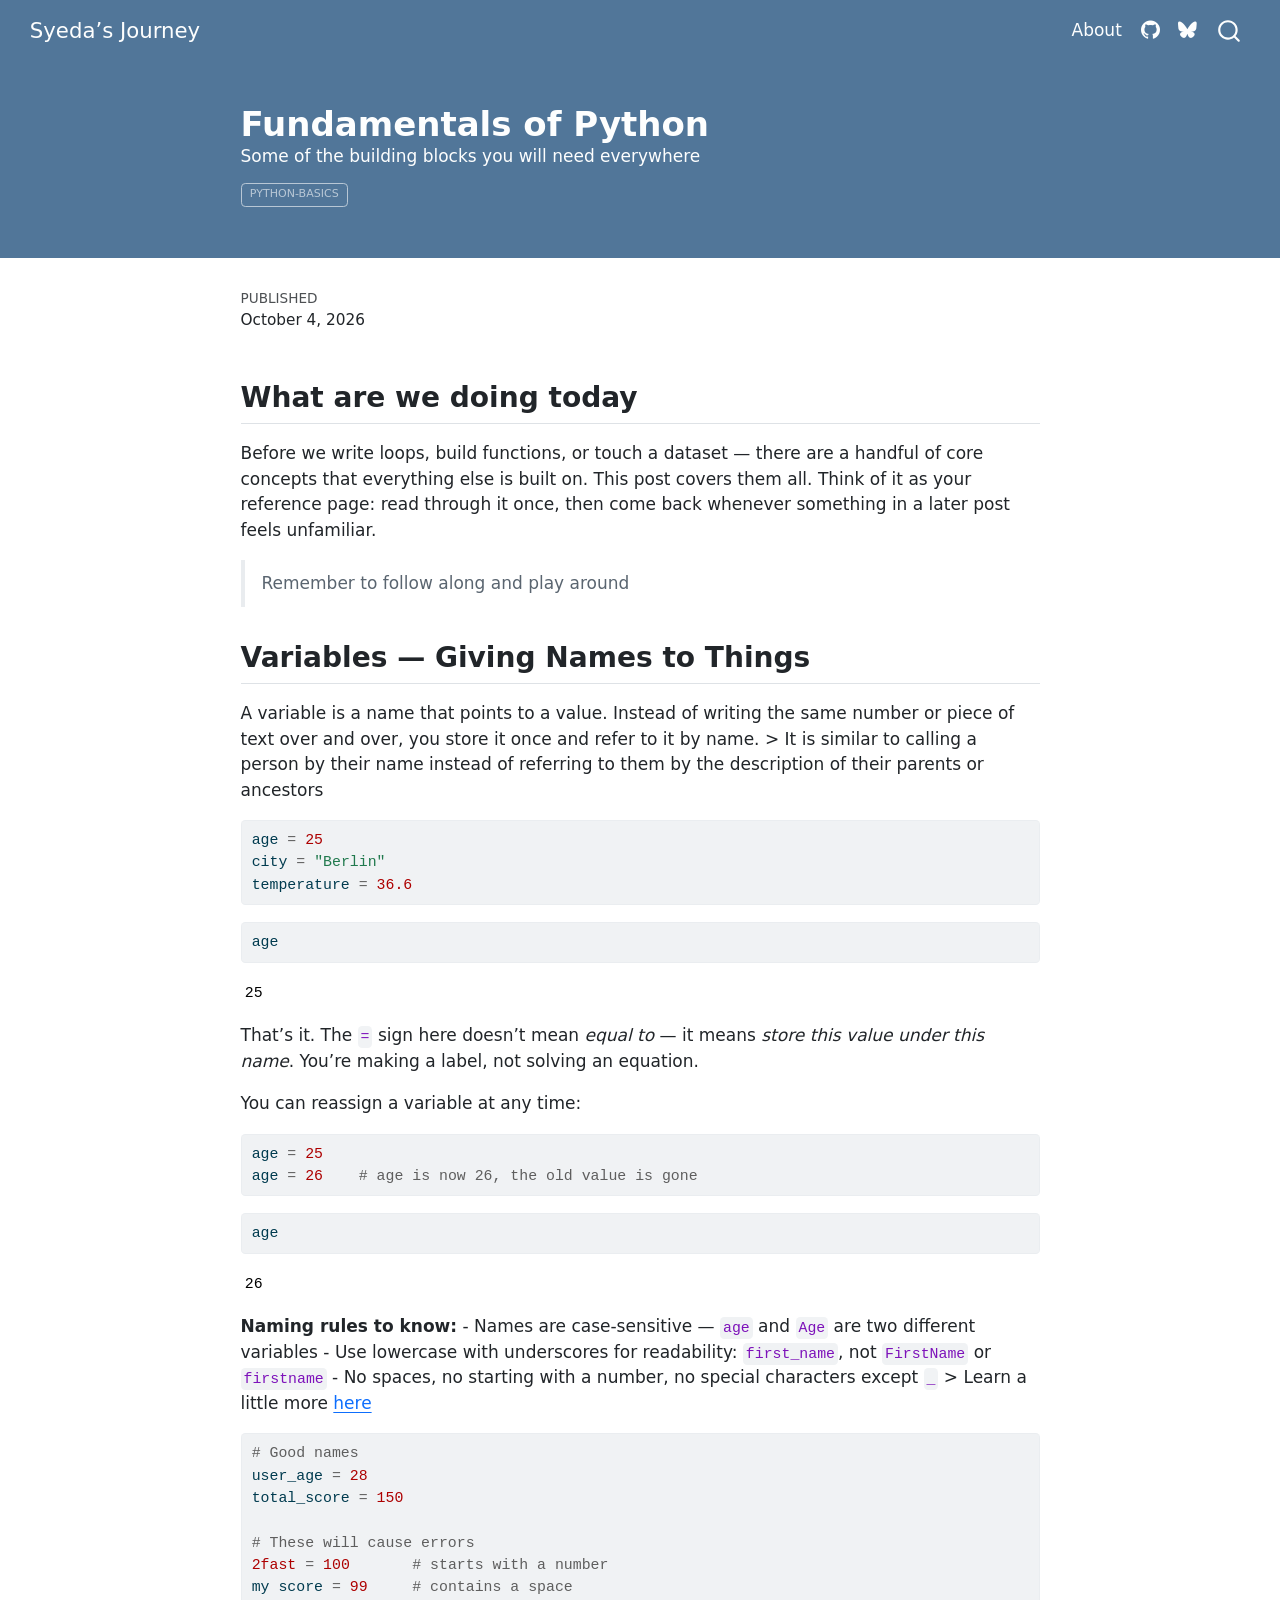
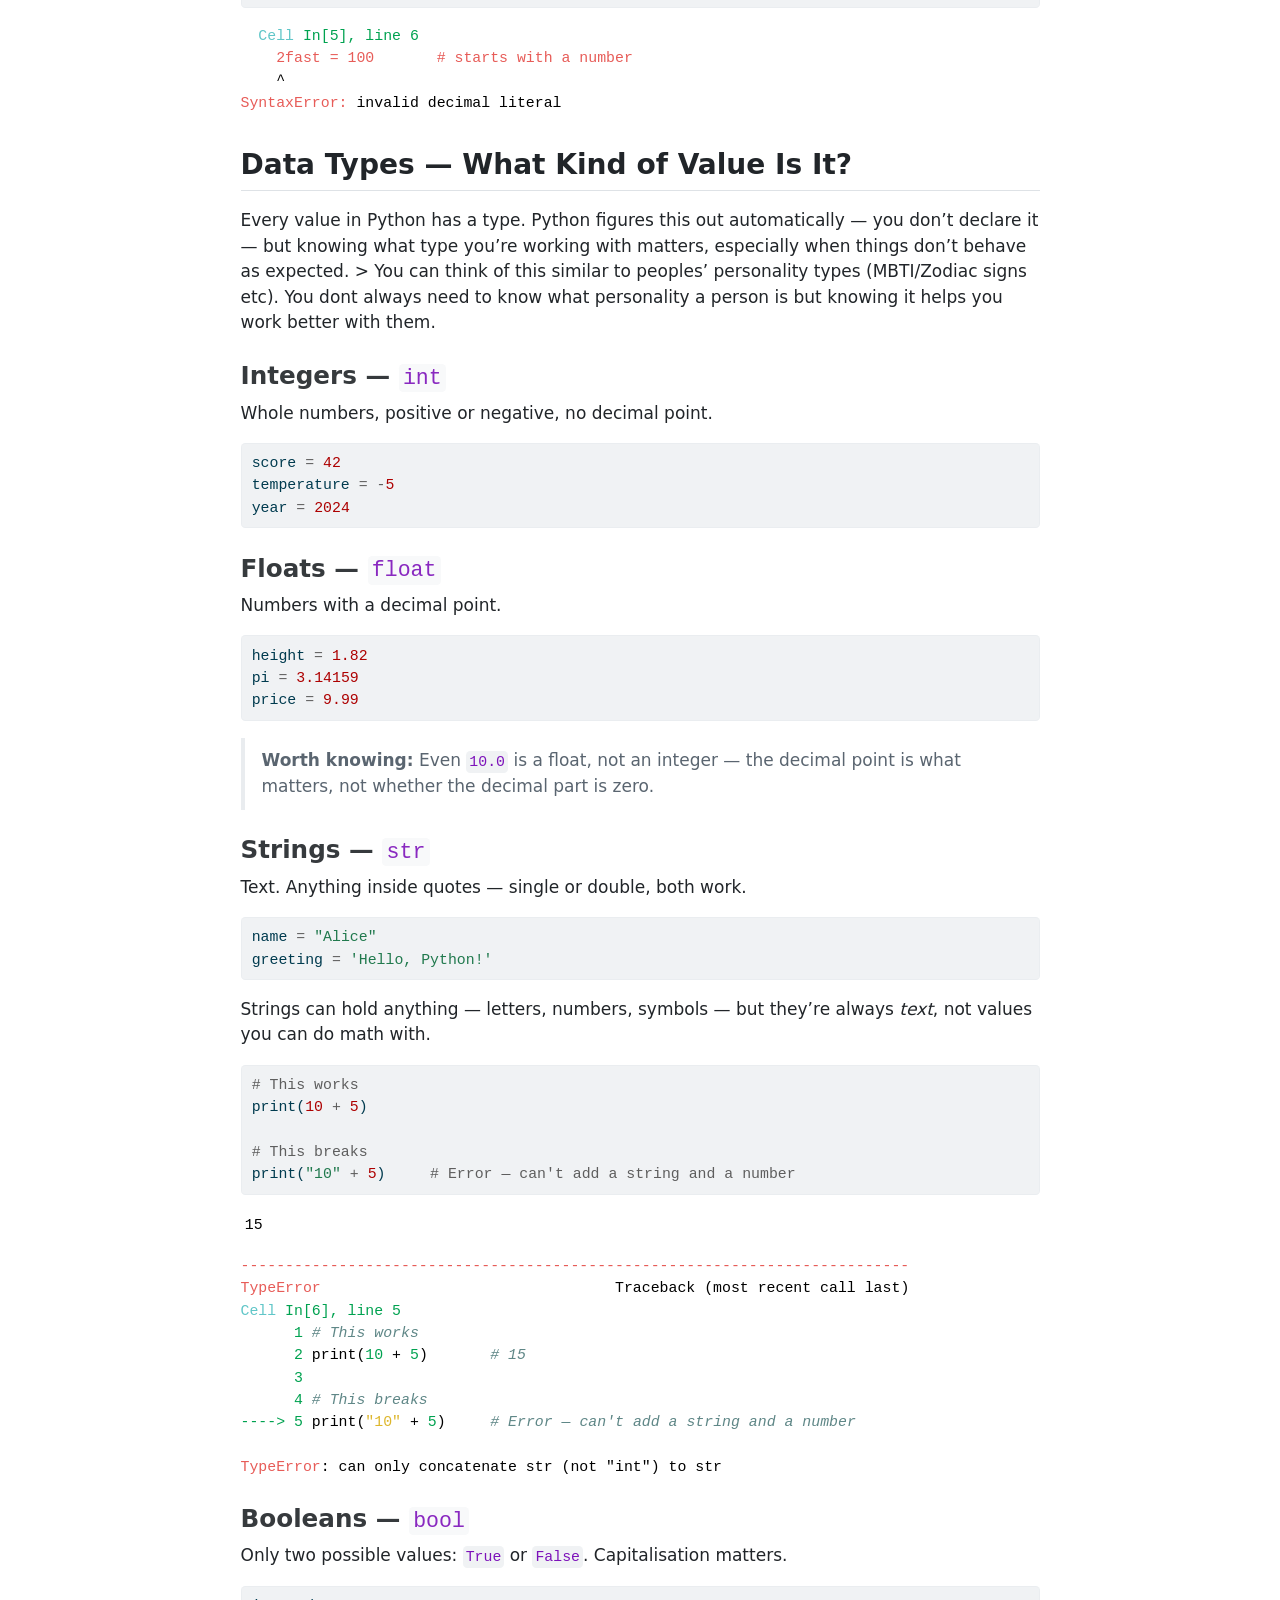
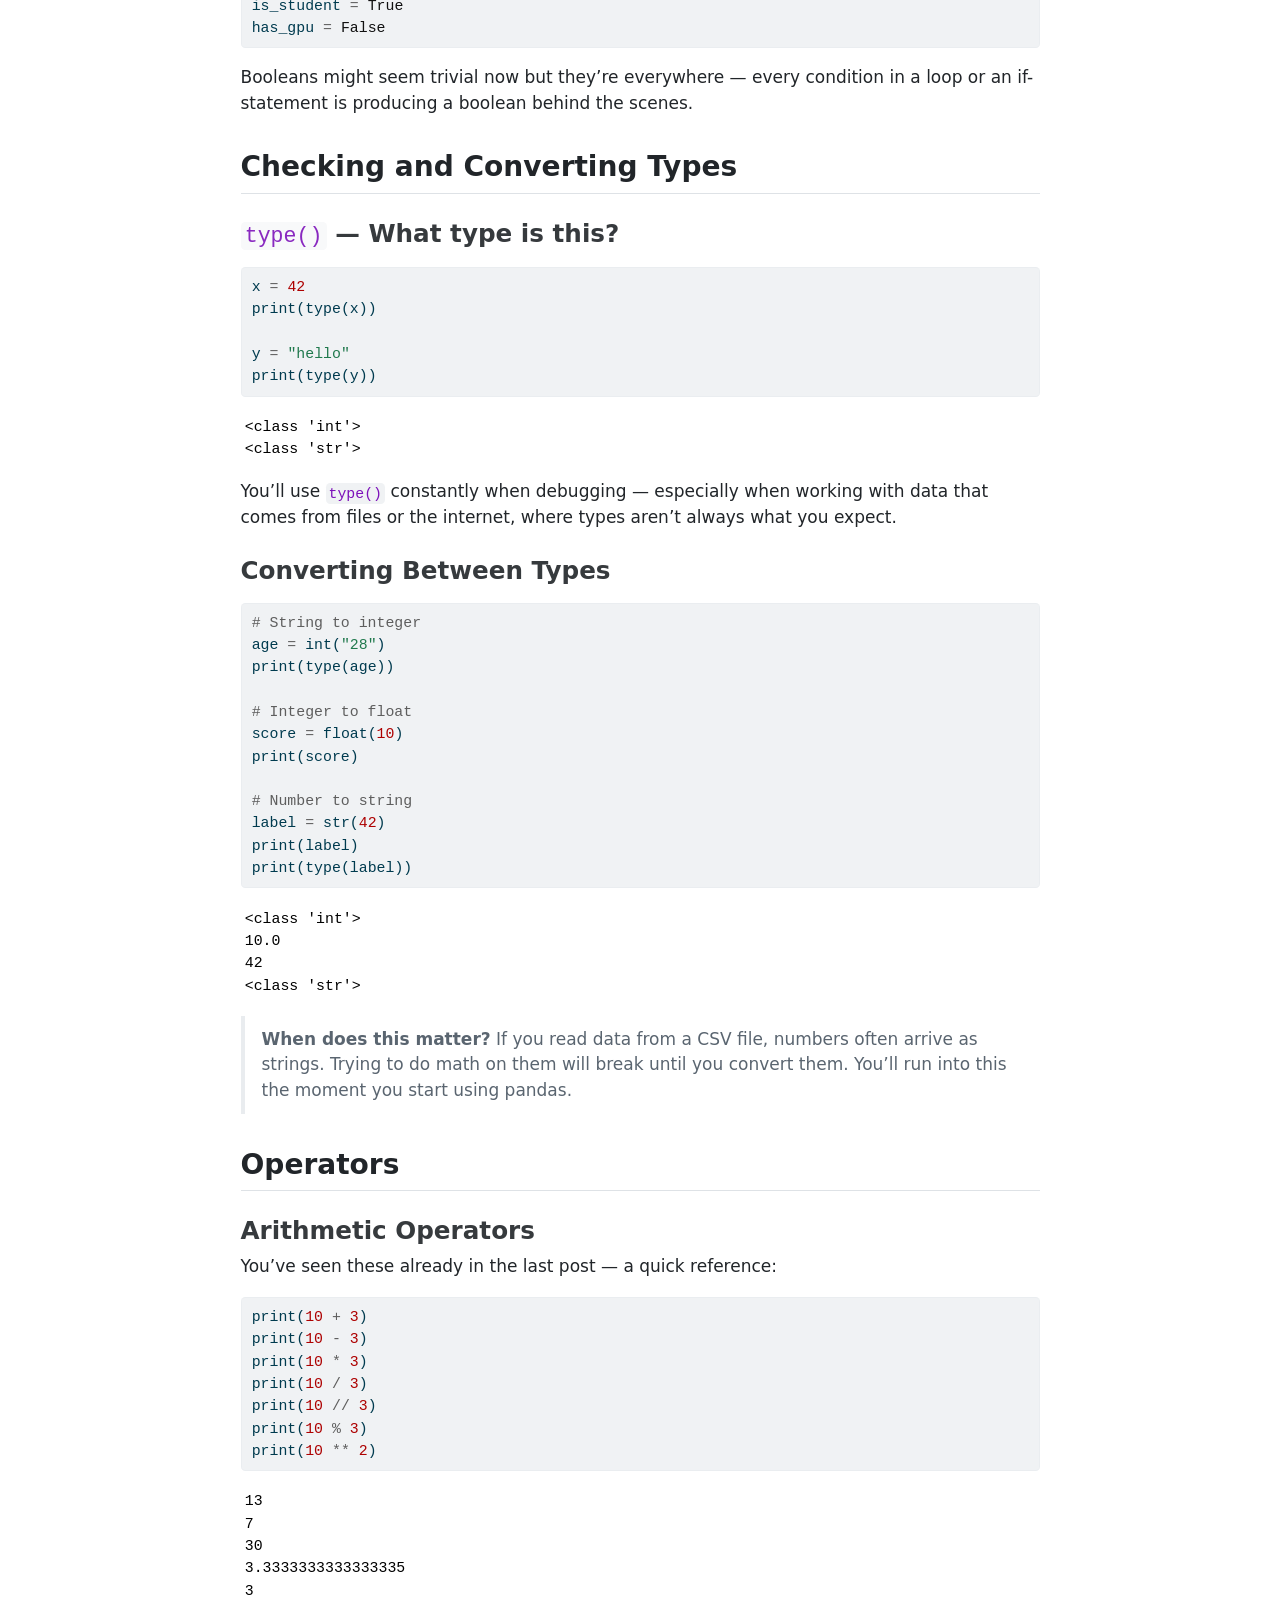
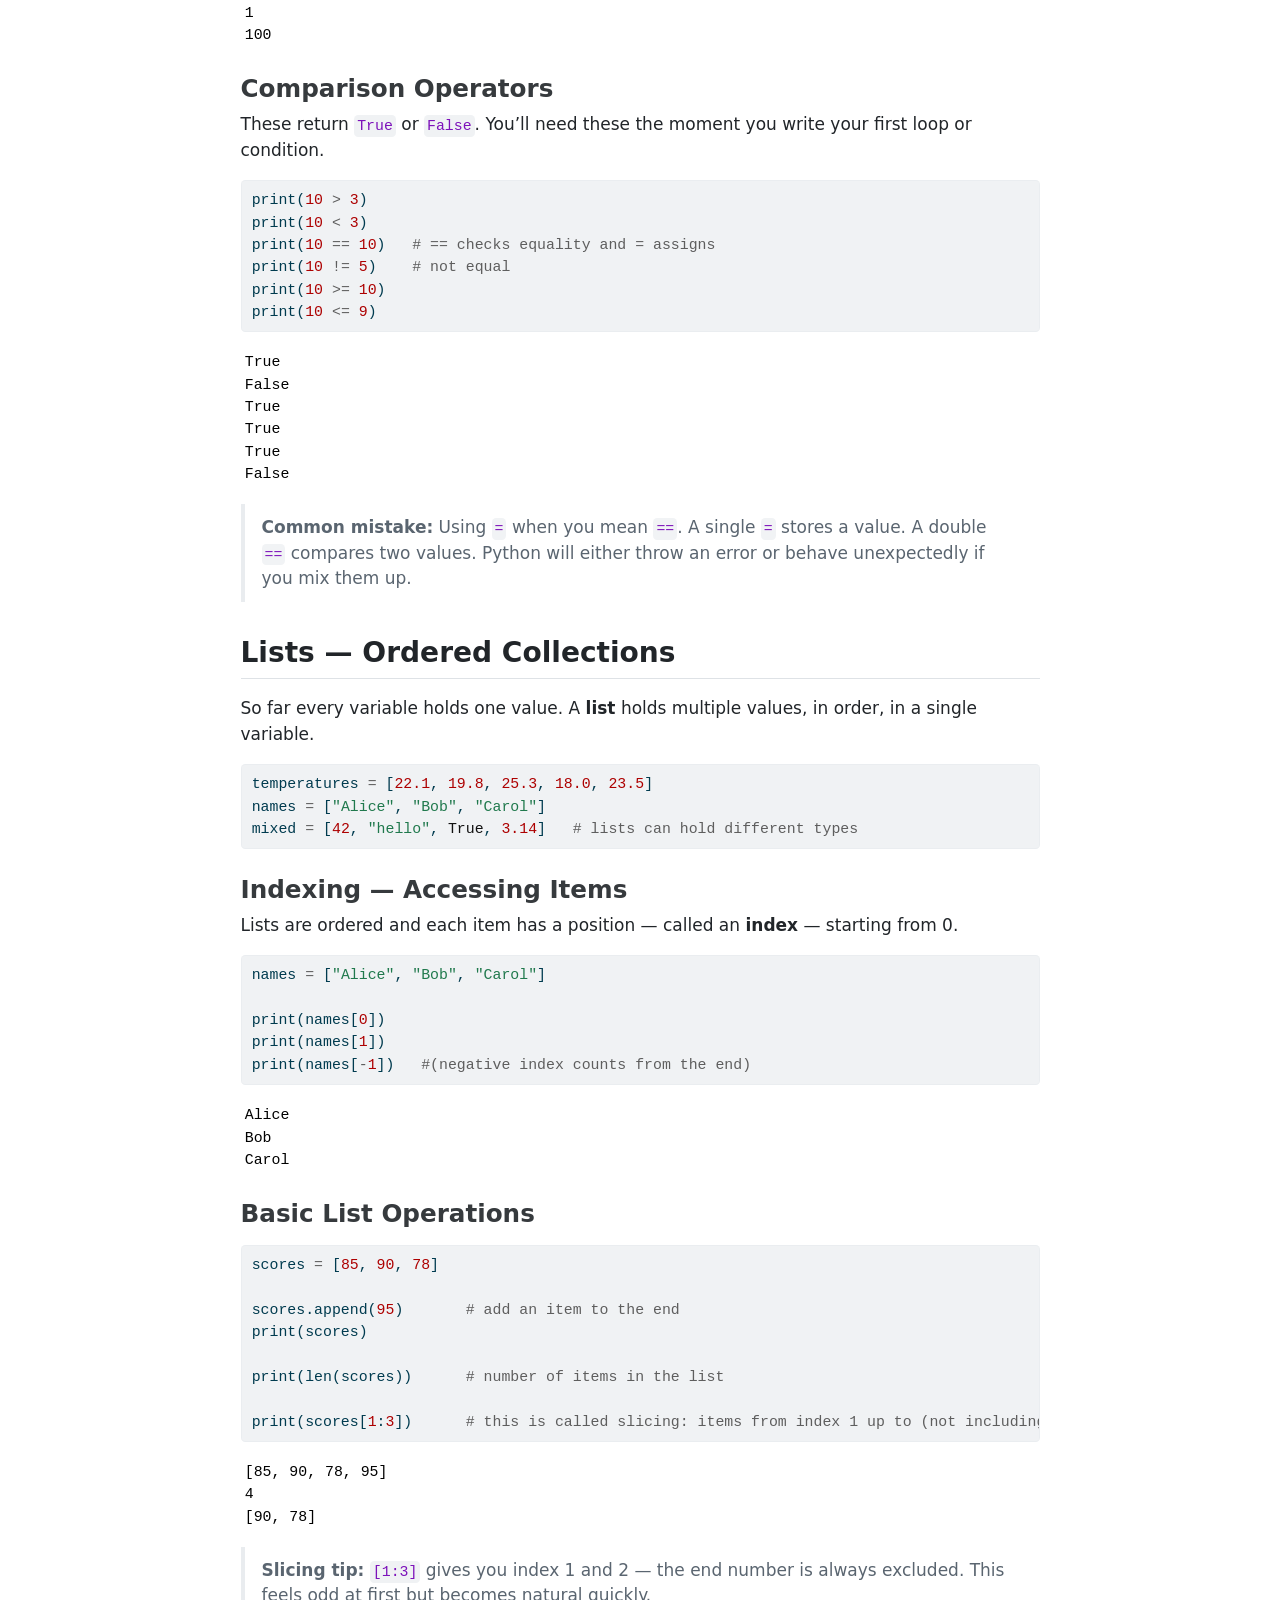
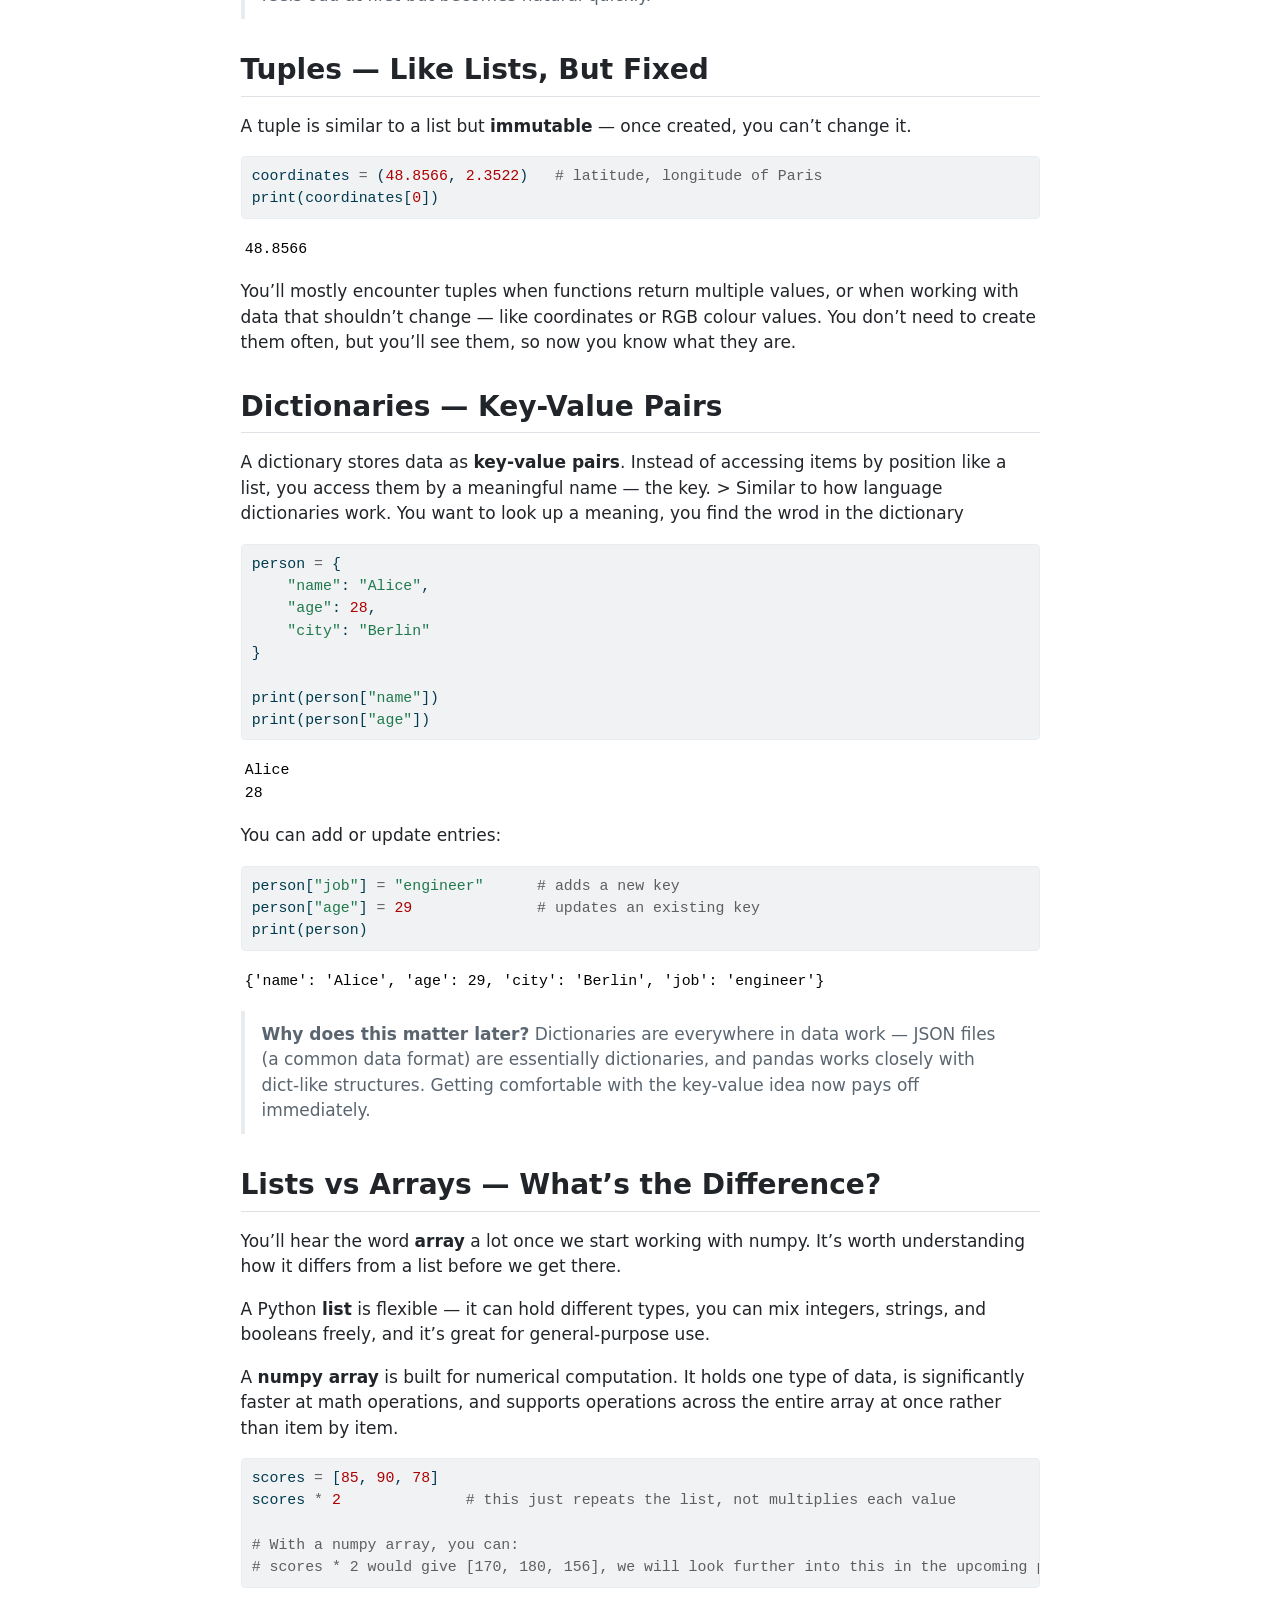
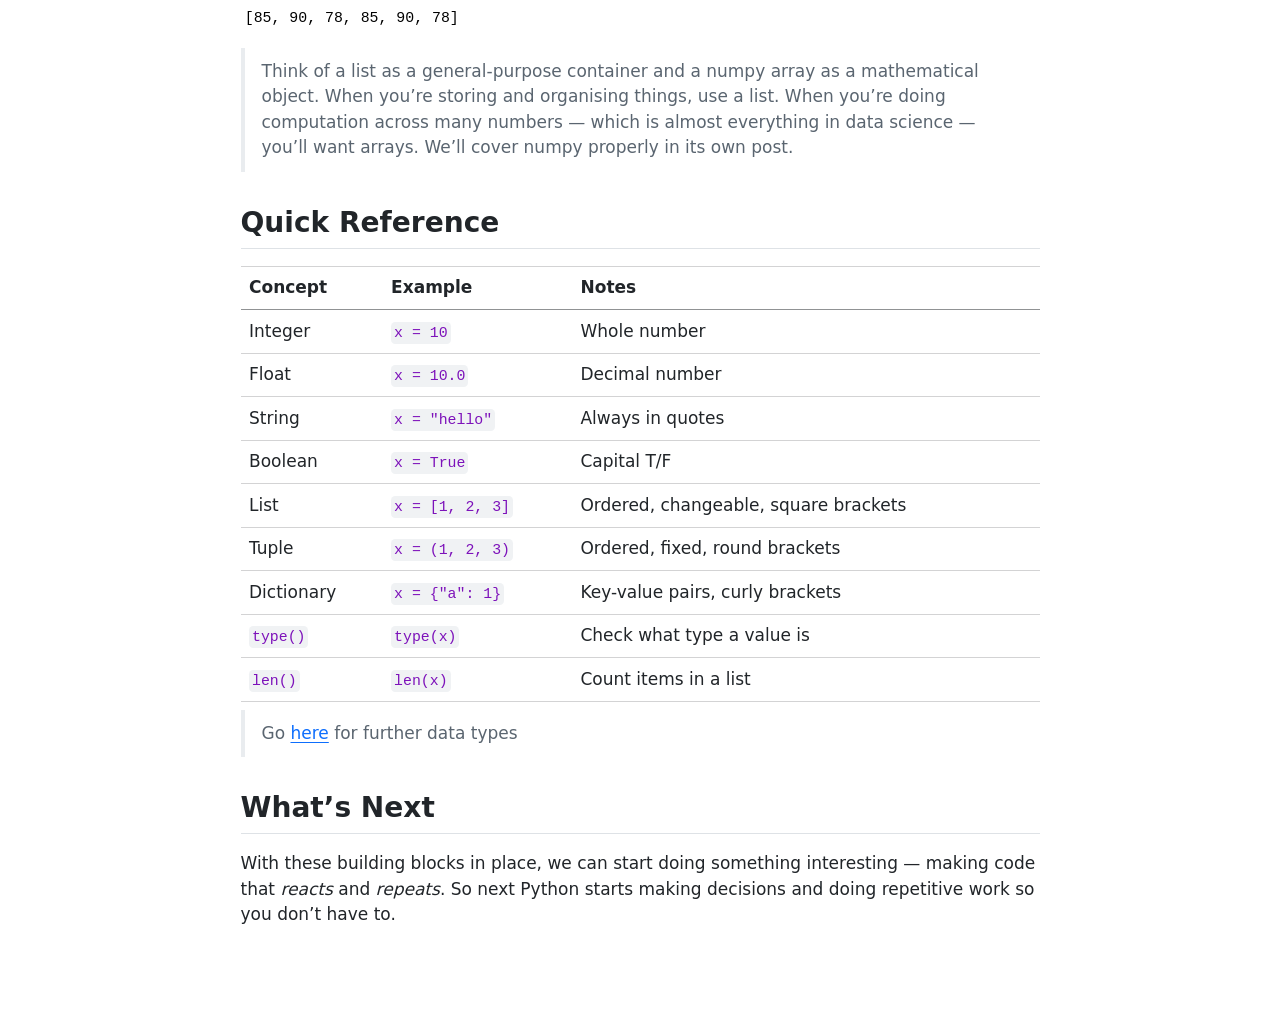
==== commit 816bf7df: "add new post of python-condition-loop" ====
--- a/docs/posts/python-fundamental/index.html
+++ b/docs/posts/python-fundamental/index.html
@@ -194,7 +194,10 @@
 
 <section id="what-are-we-doing-today" class="level2">
 <h2 class="anchored" data-anchor-id="what-are-we-doing-today">What are we doing today</h2>
-<p>Before we write loops, build functions, or touch a dataset — there are a handful of core concepts that everything else is built on. This post covers them all. Think of it as your reference page: read through it once, then come back whenever something in a later post feels unfamiliar. &gt; Remember to follow along and play around</p>
+<p>Before we write loops, build functions, or touch a dataset — there are a handful of core concepts that everything else is built on. This post covers them all. Think of it as your reference page: read through it once, then come back whenever something in a later post feels unfamiliar.</p>
+<blockquote class="blockquote">
+<p>Remember to follow along and play around</p>
+</blockquote>
 </section>
 <section id="variables-giving-names-to-things" class="level2">
 <h2 class="anchored" data-anchor-id="variables-giving-names-to-things">Variables — Giving Names to Things</h2>
--- a/docs/styles.css
+++ b/docs/styles.css
@@ -1,4 +1,29 @@
-/* css styles */
-body {
-  text-align: justify;
+/* Banner container: the image sits behind a dark overlay so white text stays readable */
+.hero {
+  background-image:
+    linear-gradient(rgba(20, 40, 70, 0.55), rgba(20, 40, 70, 0.55)),  /* overlay layer */
+    url("images/banner.jpg");                                         /* image layer */
+  background-size: cover;        /* fill the box, cropping if needed */
+  background-position: center;
+  border-radius: 12px;
+  padding: 4rem 2rem;            /* controls banner height */
+  margin-bottom: 2.5rem;         /* space before the post list */
+  color: white;
+}
+
+.hero-content h2 {
+  color: white;
+  margin-top: 0;
+  border-bottom: none;           /* removes the default heading underline */
+}
+
+.hero-content p {
+  font-size: 1.15rem;
+  margin-bottom: 0;
+  max-width: 36rem;
+}
+
+/* Fixes the stretched word spacing in your post descriptions */
+.listing-description {
+  text-align: left;
 }
